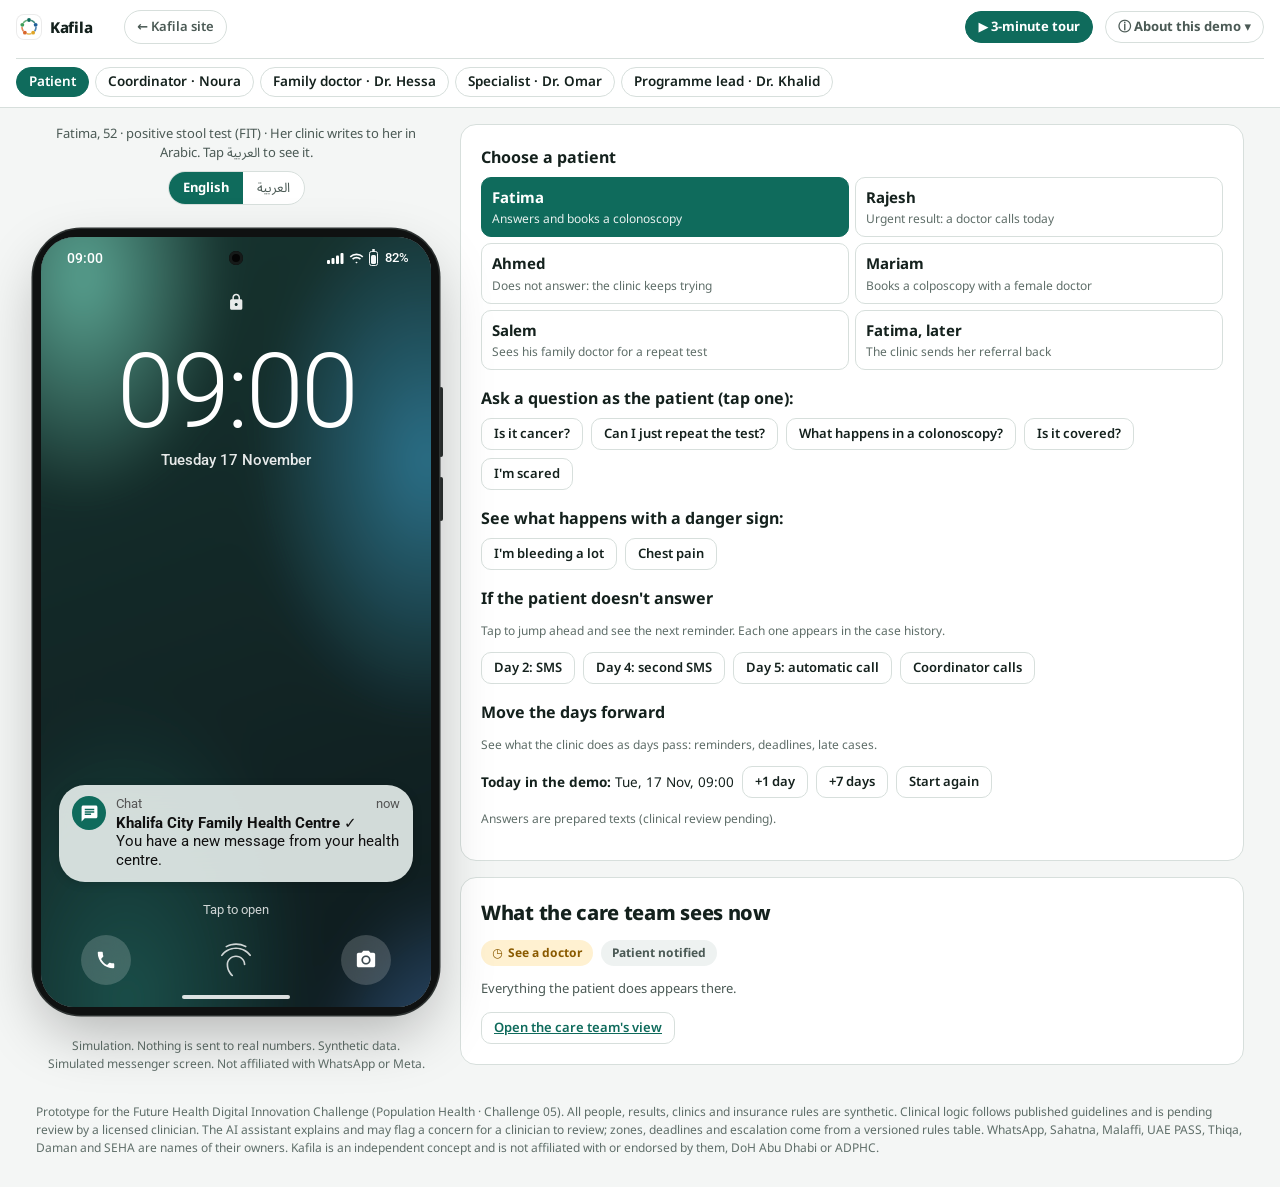
==== prototype/index.html @ e250dcb0 "Prototype v43: result goes straight to booking, quiz removed, tabs Result/Book/Chat/My case, link ba" ====
<!doctype html>
<html lang="en">
<head>
<meta charset="utf-8">
<meta name="viewport" content="width=device-width, initial-scale=1">
<title>Kafila</title>
<meta name="description" content="Kafila prototype: from an actionable screening result to documented care. Synthetic data only.">
<link rel="icon" href="img/kafila-favicon.svg" type="image/svg+xml">
<link rel="icon" href="img/kafila-favicon-32.png" sizes="32x32" type="image/png">
<link rel="apple-touch-icon" href="img/kafila-app-icon-180.png">
<link rel="manifest" href="manifest.webmanifest">
<link rel="preconnect" href="https://fonts.googleapis.com">
<link href="https://fonts.googleapis.com/css2?family=Inter:wght@400;600;700;800&family=Roboto:wght@300;400;500;700&family=Noto+Sans+Arabic:wght@400;600;700;800&display=swap" rel="stylesheet">
<link rel="stylesheet" href="css/app.css?v=43">
<link rel="stylesheet" href="css/tokens.css?v=43">
</head>
<body>
<header class="top">
  <div class="logo"><i><img src="img/kafila-mark.svg" alt=""></i>Kafila</div>
  <a class="site-link" href="../" title="Back to the Kafila site">← Kafila site</a>
  <span class="sp"></span>
  <span class="demo-pill">Prototype · synthetic data</span>
  <button id="tourBtn" class="demo-btn primary-btn" aria-pressed="false" title="Open the 3-minute tour">▶ 3-minute tour</button>
  <span class="pick-wrap"><button id="aboutBtn" class="demo-btn" title="How the demo works and the AI safety test" aria-haspopup="true" aria-expanded="false">ⓘ About<span class="hide-sm"> this demo</span> ▾</button></span>
  <nav id="people" class="people" aria-label="Whose screen"></nav>
</header>
<div class="ctrl" aria-label="Demo controls" hidden>
  <label for="role" hidden>Show the screen of</label>
  <select id="role" hidden>
    <option value="patient">Fatima's phone (patient)</option>
    <option value="coordinator">Noura · coordinator</option>
    <option value="gp">Dr. Hessa · family doctor</option>
    <option value="specialist">Dr. Omar · GI specialist</option>
    <option value="clinlead">Dr. Mona · clinical lead</option>
    <option value="lead">Dr. Khalid · programme lead</option>
  </select>
  <label for="lang" hidden>Patient language</label>
  <select id="lang" hidden aria-describedby="langHint" title="Changes the patient's phone screens. Staff screens stay in English."><option value="ar">العربية</option><option value="en">English</option></select>
  <span class="tiny" id="langHint" hidden>(patient phone only)</span>
  <span>Try it yourself: ask a question as the patient, see a danger sign, move days forward to see reminders and deadlines, or reset the demo. <b>Now:</b> <span class="clock" id="clock"></span></span>
  <button id="ff1">+1 day</button><button id="ff7">+7 days</button>
  <button id="reset" title="Start the demo again">Reset demo</button>
</div>
<main id="view"></main>
<p class="foot">Prototype for the Future Health Digital Innovation Challenge (Population Health · Challenge 05). All people, results, clinics and insurance rules are synthetic. Clinical logic follows published guidelines and is pending review by a licensed clinician. The AI assistant explains and may flag a concern for a clinician to review; zones, deadlines and escalation come from a versioned rules table. WhatsApp, Sahatna, Malaffi, UAE PASS, Thiqa, Daman and SEHA are names of their owners. Kafila is an independent concept and is not affiliated with or endorsed by them, DoH Abu Dhabi or ADPHC.</p>
<script src="js/config.js?v=43"></script>
<script src="js/rules.js?v=43"></script>
<script src="js/i18n.js?v=43"></script>
<script src="js/store.js?v=43"></script>
<script src="js/agent.js?v=43"></script>
<script src="js/patient.js?v=43"></script>
<script src="js/team.js?v=43"></script>
<script src="js/tour.js?v=43"></script>
<script src="js/app.js?v=43"></script>
</body>
</html>
---- prototype/css/app.css ----
/* ScreenPath. Card rules adapted from Sputnik 2.0 pravilo.md (radius 16, 1px border, no glow, 16 gap),
   light clinical palette instead of the space one. */
:root {
  --bg: #f4f6f5; --surface: #ffffff; --surface-2: #eef2f1; --line: #d7dfdc; --ink: #14211d; --ink-2: #4b5a55; --ink-3: #7a8883;
  --brand: #0f6b5c; --brand-ink: #ffffff; --brand-soft: #e2f1ed;
  --green: #1d7a46; --green-soft: #e3f3e8; --yellow: #8a5a00; --yellow-soft: #fff1d1; --red: #b42318; --red-soft: #fde7e4;
  --wa: #075e54; --wa-bubble: #dcf8c6; --wa-bg: #ece5dd;
  --radius: 16px; --gap: 16px;
  --font: "Inter", "Noto Sans Arabic", system-ui, -apple-system, "Segoe UI", sans-serif;
}
@media (prefers-color-scheme: dark) {
  :root:not([data-theme="light"]) {
    --bg: #0f1513; --surface: #17201d; --surface-2: #1e2925; --line: #2c3a35; --ink: #e8efec; --ink-2: #b2c0bb; --ink-3: #85948f;
    --brand: #3fb59d; --brand-ink: #06130f; --brand-soft: #173a32;
    --green: #5fd08c; --green-soft: #173827; --yellow: #f2c35a; --yellow-soft: #3a2e12; --red: #ff8a7a; --red-soft: #45201b;
    --wa: #0b8a77; --wa-bubble: #1f4d3f; --wa-bg: #0e1a17;
  }
}
:root[data-theme="dark"] {
  --bg: #0f1513; --surface: #17201d; --surface-2: #1e2925; --line: #2c3a35; --ink: #e8efec; --ink-2: #b2c0bb; --ink-3: #85948f;
  --brand: #3fb59d; --brand-ink: #06130f; --brand-soft: #173a32;
  --green: #5fd08c; --green-soft: #173827; --yellow: #f2c35a; --yellow-soft: #3a2e12; --red: #ff8a7a; --red-soft: #45201b;
  --wa: #0b8a77; --wa-bubble: #1f4d3f; --wa-bg: #0e1a17;
}
* { box-sizing: border-box; }
html, body { margin: 0; }
body { background: var(--bg); color: var(--ink); font: 15px/1.5 var(--font); -webkit-font-smoothing: antialiased; }
button, input, select, textarea { font: inherit; color: inherit; }
a { color: var(--brand); }
:focus-visible { outline: 3px solid var(--brand); outline-offset: 2px; border-radius: 6px; }

/* Top bar */
.top { position: sticky; top: 0; z-index: 20; display: flex; align-items: center; gap: 12px; padding: 10px 16px; background: var(--surface); border-bottom: 1px solid var(--line); flex-wrap: wrap; }
.logo { font-weight: 800; letter-spacing: -0.3px; display: flex; align-items: center; gap: 8px; margin-inline-end: 8px; }
.logo i { width: 26px; height: 26px; border-radius: 8px; background: #fff; display: inline-grid; place-items: center; box-shadow: inset 0 0 0 1px rgba(0,0,0,.08); }
.logo i img, .appicon img { width: 78%; height: 78%; display: block; }
.nav { display: flex; gap: 4px; flex-wrap: wrap; }
.nav a { padding: 6px 12px; border-radius: 999px; text-decoration: none; color: var(--ink-2); font-weight: 600; font-size: 14px; }
.nav a.on { background: var(--brand-soft); color: var(--brand); }
.top .sp { flex: 1; }
.demo-pill { font-size: 12px; color: var(--ink-3); border: 1px dashed var(--line); padding: 3px 8px; border-radius: 999px; }

/* Demo control bar */
.ctrl { display: flex; gap: 8px; align-items: center; flex-wrap: wrap; padding: 8px 16px; background: var(--surface-2); border-bottom: 1px solid var(--line); font-size: 13px; }
.ctrl label { color: var(--ink-3); }
.ctrl select, .ctrl button { height: 32px; border-radius: 8px; border: 1px solid var(--line); background: var(--surface); padding: 0 10px; cursor: pointer; }
.clock { font-variant-numeric: tabular-nums; font-weight: 700; }

main { max-width: 1240px; margin: 0 auto; padding: 16px; }
.cols { display: grid; grid-template-columns: 400px 1fr; gap: 24px; align-items: start; }
@media (max-width: 960px) { .cols { grid-template-columns: 1fr; } }

/* Cards */
.card { background: var(--surface); border: 1px solid var(--line); border-radius: var(--radius); padding: 20px; }
.card + .card { margin-top: var(--gap); }
.card h2 { font-size: 20px; font-weight: 800; margin: 0 0 12px; letter-spacing: -0.3px; }
.card h3 { font-size: 16px; font-weight: 700; margin: 16px 0 8px; }
.muted { color: var(--ink-2); }
.small { font-size: 13px; }
.tiny { font-size: 12px; color: var(--ink-3); }
.row { display: flex; gap: 8px; align-items: center; flex-wrap: wrap; }
.btn { height: 44px; padding: 0 16px; border-radius: 12px; border: 1px solid var(--line); background: var(--surface); cursor: pointer; font-weight: 600; display: inline-flex; align-items: center; gap: 8px; }
.btn.primary { background: var(--brand); color: var(--brand-ink); border-color: var(--brand); }
.btn.danger { background: var(--red); color: #fff; border-color: var(--red); }
.btn.sm { height: 34px; padding: 0 12px; border-radius: 10px; font-size: 13px; }
.btn[disabled] { opacity: .45; cursor: not-allowed; }
.chip { display: inline-flex; align-items: center; gap: 6px; padding: 3px 10px; border-radius: 999px; font-size: 12px; font-weight: 700; border: 1px solid transparent; white-space: nowrap; }
.z-green { background: var(--green-soft); color: var(--green); }
.z-yellow { background: var(--yellow-soft); color: var(--yellow); }
.z-red, .z-emergency { background: var(--red-soft); color: var(--red); }
.c-grey { background: var(--surface-2); color: var(--ink-2); }

/* Phone */
.phone { width: 380px; max-width: 100%; margin: 0 auto; border-radius: 36px; border: 10px solid #1b1f1e; background: var(--wa-bg); height: 760px; display: flex; flex-direction: column; overflow: hidden; position: relative; box-shadow: 0 10px 30px rgba(0,0,0,.12); }
.status { display: flex; justify-content: space-between; padding: 6px 18px 2px; font-size: 12px; font-weight: 600; background: var(--wa); color: #fff; }
.wa-head { background: var(--wa); color: #fff; display: flex; align-items: center; gap: 10px; padding: 8px 12px 10px; }
.wa-head .av { width: 36px; height: 36px; border-radius: 50%; background: #fff; color: var(--wa); display: grid; place-items: center; font-weight: 800; }
.wa-head b { display: block; font-size: 15px; }
.wa-head small { opacity: .85; font-size: 12px; }
.wa-body { flex: 1; overflow-y: auto; padding: 12px 10px; display: flex; flex-direction: column; gap: 8px; }
.wa-body > * { flex-shrink: 0; }
.bub { max-width: 86%; padding: 8px 10px 6px; border-radius: 10px; background: var(--surface); box-shadow: 0 1px 1px rgba(0,0,0,.08); align-self: flex-start; font-size: 14.5px; position: relative; }
.bub.me { align-self: flex-end; background: var(--wa-bubble); }
.bub .meta { display: flex; justify-content: flex-end; gap: 4px; font-size: 11px; color: var(--ink-3); margin-top: 2px; }
.bub .tick.read { color: #34b7f1; }
.bub .who { font-size: 11px; font-weight: 700; color: var(--brand); margin-bottom: 2px; }
.bub .ai-tag { font-size: 12px; color: var(--ink-3); margin-top: 4px; }
.bub .src { font-size: 11.5px; color: var(--ink-3); margin-top: 6px; border-top: 1px solid var(--line); padding-top: 4px; }
.bub .cmp { font-size: 12px; color: var(--ink-2); margin-top: 4px; }
.qr { display: flex; flex-wrap: wrap; gap: 6px; align-self: stretch; }
.qr button { flex: 1 1 auto; min-height: 38px; border-radius: 10px; border: 1px solid var(--line); background: var(--surface); color: var(--wa); font-weight: 700; cursor: pointer; padding: 6px 10px; font-size: 13.5px; }
.sys { align-self: center; font-size: 12px; background: var(--surface-2); color: var(--ink-2); padding: 4px 10px; border-radius: 8px; text-align: center; max-width: 92%; }
.wa-input { display: flex; gap: 6px; padding: 8px; background: var(--wa-bg); align-items: center; }
.wa-input input { flex: 1; height: 42px; border-radius: 21px; border: 1px solid var(--line); padding: 0 14px; background: var(--surface); min-width: 0; }
.wa-input button { width: 42px; height: 42px; border-radius: 50%; border: 0; background: var(--wa); color: #fff; cursor: pointer; flex: none; font-size: 16px; }
.wa-input button.rec { background: var(--red); }
.nurse-bar { display: flex; gap: 6px; padding: 6px 8px; background: var(--surface); border-top: 1px solid var(--line); }
.nurse-bar button { flex: 1; height: 34px; border-radius: 10px; border: 1px solid var(--line); background: var(--surface); font-size: 12.5px; font-weight: 700; cursor: pointer; color: var(--brand); }

/* Result card inside chat */
.rcard { background: var(--surface); border-radius: 12px; border: 1px solid var(--line); overflow: hidden; align-self: stretch; }
.rcard .band { padding: 10px 12px; font-weight: 800; display: flex; justify-content: space-between; align-items: center; gap: 8px; }
.rcard .in { padding: 10px 12px; font-size: 14px; }
.rcard ol { margin: 6px 0 0; padding-inline-start: 18px; }
.rcard li { margin: 3px 0; }
.rcard .when { font-weight: 700; }
.listen { border: 0; background: none; color: var(--brand); font-weight: 700; cursor: pointer; padding: 2px 0; font-size: 12.5px; }

/* Lock screen / SMS / Call overlays */
.overlay { position: absolute; inset: 0; z-index: 5; display: flex; flex-direction: column; }
.lock { background: linear-gradient(180deg, #23413a, #0d1b18); color: #fff; padding: 60px 14px 20px; }
.lock .time { text-align: center; font-size: 56px; font-weight: 300; }
.lock .date { text-align: center; opacity: .8; margin-bottom: 30px; }
.notif { background: rgba(255,255,255,.92); color: #111; border-radius: 16px; padding: 10px 12px; cursor: pointer; margin-bottom: 8px; text-align: start; border: 0; width: 100%; }
.notif .app { font-size: 12px; color: #555; display: flex; justify-content: space-between; }
.notif b { display: block; margin-top: 2px; }
.call { background: #101716; color: #fff; align-items: center; padding: 70px 20px 30px; text-align: center; }
.call .who { font-size: 24px; font-weight: 700; margin-top: 12px; }
.call .tr { margin-top: 24px; background: rgba(255,255,255,.08); border-radius: 12px; padding: 12px; font-size: 14px; text-align: start; max-height: 330px; overflow-y: auto; width: 100%; }
.call .btns { margin-top: auto; display: flex; gap: 40px; }
.call .btns button { width: 64px; height: 64px; border-radius: 50%; border: 0; font-size: 24px; color: #fff; cursor: pointer; }

/* Emergency */
.emerg { background: var(--red); color: #fff; padding: 40px 20px; align-items: center; text-align: center; justify-content: center; gap: 16px; }
.emerg h2 { font-size: 26px; margin: 0; }
.emerg .btn { color: var(--red); background: #fff; }
.emerg a { background: #fff; color: var(--red); font-weight: 800; font-size: 22px; padding: 14px 30px; border-radius: 999px; text-decoration: none; }

/* Team */
.tabs { display: flex; gap: 6px; flex-wrap: wrap; margin-bottom: 12px; }
.tabs button { height: 34px; border-radius: 999px; border: 1px solid var(--line); background: var(--surface); padding: 0 12px; cursor: pointer; font-weight: 600; font-size: 13px; }
.tabs button.on { background: var(--brand); color: var(--brand-ink); border-color: var(--brand); }
.tabs .n { opacity: .75; margin-inline-start: 4px; }
table { width: 100%; border-collapse: collapse; font-size: 14px; }
th { text-align: start; font-size: 12px; color: var(--ink-3); font-weight: 600; padding: 8px; border-bottom: 1px solid var(--line); }
td { padding: 10px 8px; border-bottom: 1px solid var(--line); vertical-align: middle; }
tr.click { cursor: pointer; }
tr.click:hover td { background: var(--surface-2); }
.tbl-wrap { overflow-x: auto; }
.sla { font-variant-numeric: tabular-nums; font-weight: 700; }
.sla.late { color: var(--red); }
.timeline { list-style: none; margin: 0; padding: 0; }
.timeline li { display: grid; grid-template-columns: 28px 1fr; gap: 10px; padding-bottom: 14px; position: relative; }
.timeline li::before { content: ""; position: absolute; inset-inline-start: 13px; top: 26px; bottom: 0; width: 2px; background: var(--line); }
.timeline li:last-child::before { display: none; }
.dot { width: 28px; height: 28px; border-radius: 50%; display: grid; place-items: center; font-size: 13px; font-weight: 800; border: 2px solid var(--line); background: var(--surface); }
.dot.done { background: var(--brand); border-color: var(--brand); color: var(--brand-ink); }
.dot.now { border-color: var(--brand); color: var(--brand); }
.dot.late { border-color: var(--red); color: var(--red); }
.kv { display: grid; grid-template-columns: 140px 1fr; gap: 6px 12px; font-size: 14px; }
.kv dt { color: var(--ink-3); }
.kv dd { margin: 0; }
.log { font-size: 12.5px; max-height: 260px; overflow-y: auto; }
.log div { padding: 4px 0; border-bottom: 1px dashed var(--line); }
.grid2 { display: grid; grid-template-columns: 1fr 1fr; gap: var(--gap); }
.grid4 { display: grid; grid-template-columns: repeat(4, 1fr); gap: var(--gap); }
@media (max-width: 860px) { .grid2, .grid4 { grid-template-columns: 1fr 1fr; } }
@media (max-width: 520px) { .grid2, .grid4 { grid-template-columns: 1fr; } .kv { grid-template-columns: 1fr; } }
.stat b { display: block; font-size: 28px; font-weight: 800; letter-spacing: -0.5px; font-variant-numeric: tabular-nums; }
.bar { display: grid; grid-template-columns: 150px 1fr 48px; gap: 8px; align-items: center; font-size: 13px; margin: 6px 0; }
.bar .tr, .bar .fl { display: block; }
.bar .tr { height: 14px; background: var(--surface-2); border-radius: 7px; overflow: hidden; }
.bar .fl { height: 100%; background: var(--brand); border-radius: 7px; }
.bar .num { text-align: end; font-variant-numeric: tabular-nums; }
.modal-bg { position: fixed; inset: 0; background: rgba(0,0,0,.45); display: grid; place-items: center; z-index: 50; padding: 16px; }
.modal { background: var(--surface); border-radius: var(--radius); padding: 20px; width: 460px; max-width: 100%; border: 1px solid var(--line); }
.modal label { display: block; font-size: 13px; color: var(--ink-2); margin: 10px 0 4px; }
.modal select, .modal input, .modal textarea { width: 100%; min-height: 40px; border-radius: 10px; border: 1px solid var(--line); background: var(--surface); padding: 6px 10px; }
.foot { max-width: 1240px; margin: 8px auto 30px; padding: 0 16px; font-size: 12px; color: var(--ink-3); }
.toast { position: fixed; bottom: 20px; inset-inline-start: 50%; transform: translateX(-50%); background: var(--ink); color: var(--bg); padding: 10px 16px; border-radius: 10px; z-index: 60; font-size: 14px; }
[dir="rtl"] .toast { transform: translateX(50%); }
@media (prefers-reduced-motion: no-preference) { .bub, .rcard { animation: in .18s ease-out; } @keyframes in { from { opacity: 0; transform: translateY(4px); } to { opacity: 1; transform: none; } } }
.grid2 > .card, .grid4 > .card { margin-top: 0; }

/* App-style patient screens (design thread mockups §9) */
.phone.app { background: var(--bg); }
.sb-light { display: flex; justify-content: space-between; padding: 6px 18px 2px; font-size: 11px; font-weight: 700; background: var(--surface); color: var(--ink); }
.ah { display: flex; justify-content: space-between; align-items: center; gap: 8px; padding: 6px 14px 10px; background: var(--surface); border-bottom: 1px solid var(--line); }
.ah b { font-size: 19px; display: block; line-height: 1.2; }
.ah-act { display: flex; gap: 4px; flex: none; }
.pill-n, .pill-e { font-size: 11.5px; font-weight: 700; padding: 6px 10px; border-radius: 999px; white-space: nowrap; border: 0; cursor: pointer; min-height: 32px; }
.pill-n { background: var(--brand-soft); color: var(--brand); }
.pill-e { background: var(--red-soft); color: var(--red); }
.ascroll { flex: 1; overflow-y: auto; padding: 12px; display: flex; flex-direction: column; gap: 10px; }
.ascroll > * { flex-shrink: 0; }
.acard { background: var(--surface); border: 1px solid var(--line); border-radius: 16px; padding: 12px; }
.hero { border-radius: 18px; padding: 14px; display: flex; gap: 12px; align-items: flex-start; }
.hero b { font-size: 21px; display: block; line-height: 1.25; }
.hero .hic { width: 44px; height: 44px; border-radius: 50%; display: grid; place-items: center; font-weight: 800; font-size: 22px; flex: none; color: #fff; }
.hero.z-yellow .hic { background: var(--yellow); } .hero.z-green .hic { background: var(--green); } .hero.z-red .hic { background: var(--red); }
.why-row { margin-top: 6px; font-size: 13px; background: var(--surface-2); border-radius: 8px; padding: 6px 8px; }
.steps { list-style: none; margin: 6px 0 0; padding: 0; }
.steps li { display: grid; grid-template-columns: 26px 1fr; gap: 8px; align-items: start; padding: 5px 0; font-size: 14.5px; }
.steps li > .when { grid-column: 2; margin-top: -4px; }
.steps li > span:empty { display: none; }
.steps .d { margin-top: 1px; width: 24px; height: 24px; border-radius: 50%; border: 2px solid var(--line); display: grid; place-items: center; font-size: 12px; font-weight: 800; }
.steps .d.on { border-color: var(--brand); color: var(--brand); }
.steps .when { font-size: 12.5px; font-weight: 700; color: var(--ink-2); }
.btn.block { width: 100%; justify-content: center; }
.tabbar { display: grid; grid-template-columns: repeat(4, 1fr); background: var(--surface); border-top: 1px solid var(--line); padding: 6px 4px 10px; }
.tabbar button { display: flex; flex-direction: column; align-items: center; gap: 2px; font-size: 11.5px; font-weight: 700; color: var(--ink-3); min-height: 48px; justify-content: center; border-radius: 12px; border: 0; background: none; cursor: pointer; }
.tabbar button i { font-style: normal; font-size: 19px; }
.tabbar button.on { color: var(--brand); background: var(--brand-soft); }
.scrim { position: absolute; inset: 0; background: rgba(0,0,0,.35); z-index: 3; }
.sheet { position: absolute; left: 0; right: 0; bottom: 0; z-index: 4; background: var(--surface); border-radius: 20px 20px 0 0; padding: 10px 16px 16px; box-shadow: 0 -6px 20px rgba(0,0,0,.12); }
.grab { width: 40px; height: 5px; border-radius: 3px; background: var(--line); margin: 0 auto 10px; }
.appicon { width: 56px; height: 56px; border-radius: 14px; background: #fff; box-shadow: 0 1px 4px rgba(0,0,0,.18); display: grid; place-items: center; font-weight: 800; font-size: 20px; margin: 0 auto 8px; }
.linkcard { display: flex; gap: 10px; align-items: center; background: var(--surface-2); border-radius: 8px; padding: 8px; margin-top: 8px; border: 0; width: 100%; text-align: start; cursor: pointer; }
.lc-ic { width: 40px; height: 40px; border-radius: 10px; background: #fff; overflow: hidden; display: grid; place-items: center; font-weight: 800; flex: none; }
.faces { display: flex; gap: 10px; margin-top: 8px; }
.faces button { flex: 1; min-height: 48px; border: 1px solid var(--line); border-radius: 12px; display: grid; place-items: center; font-size: 22px; background: var(--surface); cursor: pointer; }
.faces button.on { border: 2px solid var(--brand); background: var(--brand-soft); }
.otps { display: flex; gap: 8px; justify-content: center; direction: ltr; }
.otp { width: 44px; height: 52px; border: 2px solid var(--line); border-radius: 10px; display: grid; place-items: center; font-size: 22px; font-weight: 800; }
.track { display: flex; gap: 4px; } .track span { flex: 1; height: 8px; border-radius: 4px; background: var(--surface-2); } .track .on { background: var(--brand); } .track .cur { background: var(--brand); opacity: .45; }
.consent { display: flex; gap: 10px; align-items: flex-start; font-size: 14px; }
.consent input { width: 22px; height: 22px; flex: none; margin-top: 2px; accent-color: var(--brand); }
.chatlist { display: flex; flex-direction: column; gap: 8px; }

/* QA run 1 fixes */
@media (min-width: 521px) { .grid2.wide-l { grid-template-columns: 1.2fr 1fr; } }
.bub .listen { min-width: 36px; min-height: 36px; display: inline-grid; place-items: center; }
button.chip { min-height: 40px; padding-inline: 12px; }
.qr button { min-height: 44px; }
.ah .tiny { display: block; }
.grid2 > *, .grid4 > * { min-width: 0; }
.kv dd { overflow-wrap: anywhere; }
.card .row .chip { white-space: normal; }
div.sla, dd.sla { white-space: normal; }
.hero .why-row b, .hero .small b { font-size: inherit; display: inline; }

/* ===== Realistic phone (17 Nov, Anna: "как реальный телефон") ===== */
.phone.real { width: 390px; height: 800px; border: 0; border-radius: 56px; padding: 0; background: #000; position: relative; overflow: visible;
  box-shadow: 0 0 0 11px #121414, 0 0 0 13px #3a3f3e, 0 24px 60px rgba(0,0,0,.28); margin: 22px auto 30px; }
.phone.real > .screen, .phone.real > .overlay { border-radius: 48px; }
.phone.real .screen { position: absolute; inset: 0; overflow: hidden; display: flex; flex-direction: column; padding-top: 50px; background: var(--bg); }
.phone.real.scr-wa .screen { background: var(--wa-bg); }
.phone.real.scr-wa .wa-head { margin-top: -50px; padding-top: 56px; }
.phone.real.scr-app .screen, .phone.real.scr-signin .screen { background: var(--surface); }
.phone.real.scr-app .ascroll { background: var(--bg); }
.phone.real.scr-lock .screen { padding-top: 0; }
.phone.real .overlay { overflow: hidden; }
.btn-side { position: absolute; width: 4px; background: #2b302f; border-radius: 2px; z-index: -1; }
.btn-side.b1 { left: -15px; top: 120px; height: 30px; } .btn-side.b2 { left: -15px; top: 175px; height: 58px; }
.btn-side.b3 { left: -15px; top: 245px; height: 58px; } .btn-side.b4 { right: -15px; top: 200px; height: 90px; }
.island { position: absolute; top: 11px; left: 50%; transform: translateX(-50%); width: 118px; height: 34px; background: #000; border-radius: 20px; z-index: 9; }
.sbar { position: absolute; top: 0; left: 0; right: 0; height: 50px; display: flex; justify-content: space-between; align-items: center; padding: 6px 32px 0 40px; z-index: 8; font: 600 15px/1 -apple-system, "SF Pro Text", "Noto Sans", system-ui, sans-serif; pointer-events: none; }
.sbar.light { color: #fff; } .sbar.dark { color: #111; }
.sbar .sb-ic { display: flex; gap: 5px; align-items: center; } .sbar svg { fill: currentColor; }
.batt { width: 25px; height: 12px; border: 1.5px solid currentColor; border-radius: 4px; padding: 1.5px; position: relative; opacity: .95; display: inline-block; }
.batt::after { content: ""; position: absolute; right: -4px; top: 3px; width: 2px; height: 4px; background: currentColor; border-radius: 1px; }
.batt i { display: block; height: 100%; width: 78%; background: currentColor; border-radius: 1.5px; }
.homebar { position: absolute; bottom: 8px; left: 50%; transform: translateX(-50%); width: 134px; height: 5px; border-radius: 3px; z-index: 9; pointer-events: none; }
.homebar.light { background: rgba(255,255,255,.85); } .homebar.dark { background: #111; }
.phone.real .tabbar { padding-bottom: 24px; }
.phone.real .wa-input { padding-bottom: 26px; }
.phone.real.scr-app .wa-input { padding-bottom: 8px; }
.phone.real .sheet { padding-bottom: 30px; border-radius: 22px 22px 48px 48px; }
.urlbar { margin: 0 auto 4px; font-size: 12px; color: var(--ink-3); background: var(--surface-2); border-radius: 10px; padding: 4px 12px; }
.wa-back { font-size: 28px; line-height: 1; margin-inline-end: -4px; opacity: .9; }
[dir="rtl"] .wa-back { transform: scaleX(-1); }

/* Lock screen */
.lockscr { position: absolute; inset: 0; color: #fff; display: flex; flex-direction: column; align-items: stretch; padding: 58px 14px 26px; text-align: center;
  background: radial-gradient(120% 70% at 20% 10%, #3d6b60 0%, transparent 60%), radial-gradient(90% 60% at 90% 90%, #1f4f63 0%, transparent 60%), linear-gradient(180deg, #1c3a34, #0b1614); }
.lockscr .lk-pad { font-size: 15px; opacity: .85; }
.lockscr .date { font-size: 18px; font-weight: 600; opacity: .9; margin-top: 4px; }
.lockscr .time { font-size: 86px; font-weight: 600; letter-spacing: -2px; line-height: 1; margin: 2px 0 26px; font-variant-numeric: tabular-nums; }
.lockscr .notif { display: flex; gap: 10px; align-items: flex-start; background: rgba(245,245,245,.78); backdrop-filter: blur(18px); -webkit-backdrop-filter: blur(18px); color: #111; border-radius: 20px; padding: 11px 13px; font-size: 14.5px; line-height: 1.3; }
.n-ic { width: 38px; height: 38px; border-radius: 9px; background: #25d366; display: grid; place-items: center; font-size: 19px; flex: none; color: #fff; }
.n-ic.sms { background: #34c759; font-size: 20px; }
.n-body { flex: 1; text-align: start; } .n-body .app { display: flex; justify-content: space-between; font-size: 12.5px; color: #555; }
.n-body b { display: block; font-size: 15px; margin-top: 1px; }
.lk-hint { margin-top: 10px; font-size: 13px; opacity: .8; } .lk-note { font-size: 11px; opacity: .55; margin-top: 2px; }
.lk-bottom { margin-top: auto; display: flex; justify-content: space-between; padding: 0 30px 6px; }
.lk-bottom span { width: 50px; height: 50px; border-radius: 50%; background: rgba(255,255,255,.18); backdrop-filter: blur(10px); display: grid; place-items: center; font-size: 20px; }

/* Incoming call */
.phone.real .call { background: linear-gradient(180deg, #3b4a47, #121817); padding: 80px 24px 50px; }
.call .c-sub { opacity: .75; font-size: 15px; } .call .who { font-size: 28px; font-weight: 600; margin-top: 4px; }
.call .c-av { width: 86px; height: 86px; border-radius: 50%; background: rgba(255,255,255,.15); display: grid; place-items: center; font-size: 36px; margin: 22px auto 0; }
.call .btns { gap: 90px; } .call .btns span { display: flex; flex-direction: column; align-items: center; gap: 8px; font-size: 13px; }
.call .btns button { width: 72px; height: 72px; } .c-end { background: #ff3b30; } .c-ok { background: #34c759; }

/* Motion */
@keyframes scrIn { from { opacity: 0; transform: scale(.97); } to { opacity: 1; transform: none; } }
@keyframes slideIn { from { opacity: 0; transform: translateY(-30px); } to { opacity: 1; transform: none; } }
@keyframes popIn { from { opacity: 0; transform: translateY(16px); } to { opacity: 1; transform: none; } }
@keyframes fadeIn { from { opacity: 0; } to { opacity: 1; } }
@keyframes sheetUp { from { transform: translateY(100%); } to { transform: none; } }
.screen.enter { animation: scrIn .32s ease-out; }
.notif.slide-in { animation: slideIn .45s cubic-bezier(.2,.9,.3,1.2) .15s both; }
.overlay.pop { animation: popIn .3s ease-out; }
.ascroll.fade { animation: fadeIn .2s ease-out; }
.phone.real .sheet { animation: sheetUp .28s ease-out; }
@media (prefers-reduced-motion: reduce) { .screen.enter, .notif.slide-in, .overlay.pop, .ascroll.fade, .phone.real .sheet { animation: none; } }
@media (max-width: 440px) { .phone.real { width: calc(100vw - 40px); height: 760px; } }

/* ===== Android look (Anna: "андроид") — overrides the generic phone above ===== */
.phone.real { border-radius: 40px; box-shadow: 0 0 0 8px #0f1111, 0 0 0 9.5px #2e3332, 0 24px 60px rgba(0,0,0,.28); }
.phone.real > .screen, .phone.real > .overlay { border-radius: 34px; }
.island { display: none; }
.punch { position: absolute; top: 14px; left: 50%; transform: translateX(-50%); width: 14px; height: 14px; border-radius: 50%; background: #050505; box-shadow: inset 0 0 0 3px #161a19; z-index: 9; }
.btn-side.b1 { left: auto; right: -12px; top: 150px; height: 70px; } .btn-side.b2 { left: auto; right: -12px; top: 240px; height: 44px; }
.sbar { height: 40px; padding: 4px 22px 0 26px; font: 500 13.5px/1 Roboto, "Noto Sans", system-ui, sans-serif; }
.sbar .pct { font-size: 12.5px; margin-inline-start: 2px; }
.batt { width: 9px; height: 15px; border-radius: 2.5px; padding: 1px; display: inline-flex; align-items: flex-end; }
.batt::after { right: auto; left: 2px; top: -3.5px; width: 3px; height: 2px; }
.batt i { width: 100%; height: 80%; }
.phone.real .screen { padding-top: 40px; }
.phone.real.scr-wa .wa-head { margin-top: -40px; padding-top: 46px; }
.homebar { width: 108px; height: 4px; bottom: 7px; }
.phone.real .tabbar { padding-bottom: 20px; }
.phone.real .sheet { border-radius: 28px 28px 34px 34px; }
/* Android lock screen: big two-line clock, Material notification card */
.lockscr { text-align: start; padding: 54px 18px 22px; }
.lockscr .date { font-size: 15px; font-weight: 500; margin: 0; order: 2; }
.lockscr .time { order: 1; font-size: 96px; font-weight: 400; letter-spacing: -1px; margin: 18px 0 4px; font-family: Roboto, "Noto Sans", system-ui, sans-serif; }
.lockscr .notif { order: 3; margin-top: auto; border-radius: 26px; background: rgba(240,244,243,.92); }
.lockscr .lk-hint { order: 4; text-align: center; }
.lockscr .lk-bottom { order: 5; margin-top: 14px; align-items: center; padding: 0 22px; }
.lk-bottom .lk-fp { width: 44px; height: 44px; border-radius: 50%; background: transparent; border: 2px solid rgba(255,255,255,.55); backdrop-filter: none; }
.n-ic { border-radius: 50%; width: 34px; height: 34px; font-size: 16px; }
[dir="rtl"] .lockscr { text-align: start; }
/* Android incoming call */
.phone.real .call { background: linear-gradient(180deg, #24443d, #0f1a18); }
.call .btns { gap: 110px; }

/* Real-system look: demo controls hidden until "⚙ Demo" is pressed */
.demo-btn { height: 32px; border-radius: 999px; border: 1px solid var(--line); background: var(--surface); padding: 0 12px; font-weight: 700; font-size: 13px; cursor: pointer; color: var(--ink-2); }
.demo-btn[aria-pressed="true"] { background: var(--brand-soft); color: var(--brand); border-color: var(--brand); box-shadow: inset 0 0 0 1px var(--brand); }
body:not(.demo-on) .ctrl, body:not(.demo-on) .demo-side { display: none; }
body:not(.demo-on) .pcols { grid-template-columns: 1fr; }
.stage { display: flex; flex-direction: column; align-items: center; }
body:not(.demo-on) .stage { padding: 10px 0 0; background: radial-gradient(60% 50% at 50% 40%, var(--brand-soft), transparent 70%); border-radius: 24px; }
.sim-note { font-size: 12px; color: var(--ink-3); text-align: center; margin: 0 0 6px; }
.phone.real { height: min(800px, max(640px, calc(100vh - 130px))); }
/* Design review 17 Nov 14:19: neutral chat icon in our teal; clock centred in both languages */
.n-ic { background: var(--brand); }
.n-ic.sms { background: #5f6b69; }
.lockscr .time, .lockscr .date { text-align: center; }

/* ===== Hyperrealism pass (Anna: "гиперреализм"): Roboto, Material icons, Android wallpaper ===== */
.phone.real { font-family: Roboto, "Noto Sans Arabic", "Noto Sans", system-ui, sans-serif; }
.phone.real[lang="ar"] { font-family: "Noto Sans Arabic", Roboto, system-ui, sans-serif; }
.ic { width: 1.15em; height: 1.15em; fill: currentColor; vertical-align: -0.2em; flex: none; }
.lockscr { overflow: hidden; background: #0e1c22; }
.lockscr > * { position: relative; z-index: 1; }
.lockscr .wall { position: absolute; inset: -20%; z-index: 0;
  background:
    radial-gradient(38% 30% at 22% 18%, #5fa392 0%, transparent 70%),
    radial-gradient(45% 35% at 85% 35%, #2f6f86 0%, transparent 70%),
    radial-gradient(50% 40% at 30% 85%, #1c4d48 0%, transparent 70%),
    radial-gradient(40% 30% at 90% 95%, #3a5f8c 0%, transparent 70%),
    linear-gradient(160deg, #183530, #0b1418);
  filter: blur(18px) saturate(1.1); }
.lockscr .wall::after { content: ""; position: absolute; inset: 0; opacity: .08; background-image: radial-gradient(#fff 0.6px, transparent 0.6px); background-size: 3px 3px; }
.lk-lock { text-align: center; opacity: .9; font-size: 16px; margin-bottom: 6px; }
.lockscr .time { font-weight: 300; font-size: 104px; letter-spacing: -3px; }
.lockscr .notif { background: rgba(232,240,238,.9); box-shadow: 0 2px 10px rgba(0,0,0,.15); }
.n-ic { color: #fff; } .n-ic .ic { width: 19px; height: 19px; vertical-align: 0; }
.n-body .app { text-transform: none; letter-spacing: .1px; }
.lk-bottom span { color: #fff; } .lk-bottom .ic { width: 22px; height: 22px; vertical-align: 0; }
.lk-bottom .lk-fp { border: 0; background: none; } .lk-bottom .lk-fp .ic { width: 40px; height: 40px; opacity: .8; }
.wa-back .ic { width: 22px; height: 22px; vertical-align: -4px; } [dir="rtl"] .wa-back { transform: scaleX(-1); }
.wa-head .av .ic { width: 22px; height: 22px; vertical-align: -4px; color: var(--wa); }
.urlbar .ic { width: 12px; height: 12px; vertical-align: -1px; }
.tabbar button i .ic { width: 24px; height: 24px; vertical-align: 0; }
.tabbar button.on i { background: var(--brand-soft); border-radius: 16px; padding: 2px 18px; }
.tabbar button.on { background: none; }
.pill-n .ic, .pill-e .ic { width: 15px; height: 15px; margin-inline-end: 4px; vertical-align: -3px; }
.wa-input button .ic { width: 20px; height: 20px; vertical-align: 0; }
[dir="rtl"] .wa-input button[type=submit] .ic { transform: scaleX(-1); }
.call .c-av .ic { width: 40px; height: 40px; vertical-align: 0; }
.call .btns button .ic { width: 30px; height: 30px; vertical-align: 0; }
.emerg a .ic { vertical-align: -3px; }

/* Browser chrome: the link opens our web app in the phone's browser (not inside the messenger) */
.chrome { position: relative; display: flex; align-items: center; gap: 8px; padding: 6px 10px 8px; background: var(--surface); border-bottom: 1px solid var(--line); font: 400 14px Roboto, system-ui, sans-serif; color: var(--ink); }
.ch-url { flex: 1; background: var(--surface-2); border-radius: 18px; padding: 7px 12px; font-size: 14px; color: var(--ink-2); white-space: nowrap; overflow: hidden; text-overflow: ellipsis; }
.ch-home { color: var(--ink-3); } .ch-home .ic { width: 15px; height: 15px; }
.ch-tabs { width: 20px; height: 20px; border: 2px solid var(--ink-2); border-radius: 5px; font-size: 11px; font-weight: 700; display: grid; place-items: center; }
.ch-more { font-size: 18px; color: var(--ink-2); }
.ch-prog { position: absolute; left: 0; bottom: -1px; height: 3px; background: var(--brand); animation: prog 1.1s ease-out forwards; }
@keyframes prog { from { width: 5%; } to { width: 100%; } }
.splash { flex: 1; display: flex; flex-direction: column; align-items: center; justify-content: center; gap: 6px; }
.splash b { font-size: 22px; }
/* Home screen with the installed ScreenPath icon */
.homescr { padding: 70px 18px 34px; }
.hs-clock { text-align: center; } .hs-clock b { display: block; font: 300 64px/1 Roboto, system-ui, sans-serif; } .hs-clock span { opacity: .85; font-size: 14px; }
.hs-grid { margin-top: 40px; display: grid; grid-template-columns: repeat(4, 1fr); gap: 12px; }
.hs-dock { margin-top: auto; display: grid; grid-template-columns: repeat(4, 1fr); gap: 12px; padding: 12px 6px; border-radius: 28px; background: rgba(255,255,255,.12); backdrop-filter: blur(12px); }
.hs-app { background: none; border: 0; color: #fff; display: flex; flex-direction: column; align-items: center; gap: 6px; font: 400 12px Roboto, "Noto Sans Arabic", system-ui, sans-serif; cursor: pointer; padding: 0; }
.hs-app[disabled] { cursor: default; }
.hs-ic { width: 54px; height: 54px; border-radius: 50%; display: grid; place-items: center; color: #fff; position: relative; box-shadow: 0 2px 6px rgba(0,0,0,.25); }
.hs-ic .ic { width: 26px; height: 26px; vertical-align: 0; }
.hs-ic.sp { background: #fff; border-radius: 16px; }
.lc-ic img, .hs-ic.sp img { width: 100%; height: 100%; display: block; border-radius: inherit; }
.about-logo { display: block; width: 210px; height: 90px; margin-bottom: 8px; }
.about-logo svg { display: block; }
.hs-ic .badge { position: absolute; top: -3px; right: -3px; min-width: 18px; height: 18px; border-radius: 9px; background: #d93025; font: 700 11px/18px Roboto, sans-serif; font-style: normal; text-align: center; }
button.homebar { border: 0; cursor: pointer; padding: 0; }
button.homebar::before { content: ""; position: absolute; inset: -10px -20px; }
/* Care team: role stays visible as "signed in as" even with demo controls hidden (BUG-21) */
/* "Show the screen of": header chip + menu; patient language only on the phone */
body:not([data-r="patient"]) .ctrl .pt-only { display: none; }
.scr-wrap { position: relative; }
.scr-chip { max-width: 220px; overflow: hidden; text-overflow: ellipsis; white-space: nowrap; }
.scr-menu { position: absolute; top: calc(100% + 6px); inset-inline-end: 0; z-index: 60; min-width: 240px; background: var(--surface); border: 1px solid var(--line); border-radius: 12px; box-shadow: 0 8px 24px rgba(0,0,0,.14); padding: 6px; display: flex; flex-direction: column; }
.scr-menu[hidden] { display: none; }
.scr-menu button { text-align: start; background: none; border: 0; border-radius: 8px; padding: 9px 10px; font: inherit; font-size: 14px; color: var(--ink); cursor: pointer; min-height: 40px; }
.scr-menu button:hover, .scr-menu button:focus-visible { background: var(--surface-2); }
.scr-menu button[aria-checked="true"] { font-weight: 700; color: var(--brand); }
.scr-banner { display: flex; align-items: center; gap: 12px; justify-content: space-between; background: var(--brand-soft); color: var(--ink); border: 1px solid var(--brand); border-radius: 12px; padding: 8px 8px 8px 14px; margin: 0 0 12px; font-size: 14px; }
/* Launcher (design review 14:24) */
.hs-widget { text-align: start; padding: 0 6px; } .hs-widget b { display: block; font: 400 44px/1.1 Roboto, system-ui, sans-serif; } .hs-widget span { font-size: 13.5px; opacity: .9; }
.hs-grid { margin-top: 28px; row-gap: 18px; }
.hs-app span:last-child { max-width: 72px; white-space: nowrap; overflow: hidden; text-overflow: ellipsis; text-shadow: 0 1px 2px rgba(0,0,0,.4); }
.btn[disabled] { opacity: .45; cursor: not-allowed; }
/* Phone is always light (same for every judge, whatever the OS theme); clinic portal keeps dark mode */
.phone.real {
  --bg: #f4f6f5; --surface: #ffffff; --surface-2: #eef2f1; --line: #d7dfdc; --ink: #14211d; --ink-2: #4b5a55; --ink-3: #7a8883;
  --brand: #0f6b5c; --brand-ink: #ffffff; --brand-soft: #e2f1ed;
  --green: #17663a; --green-soft: #e3f3e8; --yellow: #8a5a00; --yellow-soft: #fff1d1; --red: #b42318; --red-soft: #fde7e4;
  --wa: #075e54; --wa-bubble: #dcf8c6; --wa-bg: #ece5dd; color: var(--ink); color-scheme: light;
}
/* No desktop scrollbars inside the phone */
.phone.real * { scrollbar-width: none; }
.phone.real *::-webkit-scrollbar { display: none; }
/* BUG-22: home gesture bar must be tappable above the tab bar / input */
button.homebar { z-index: 12; bottom: 0; width: 160px; height: 26px; background: transparent !important; }
button.homebar::before { inset: 0; }
button.homebar::after { content: ""; position: absolute; left: 26px; right: 26px; bottom: 8px; height: 4px; border-radius: 3px; background: #111; }
button.homebar.light::after { background: rgba(255,255,255,.85); }
.phone.real.scr-app .tabbar, .phone.real.scr-wa .wa-input { padding-bottom: 28px; }
button.homebar { pointer-events: auto; }
/* UX audit 14:27 */
.phone .pill-n, .phone .pill-e { min-height: 44px; padding: 8px 12px; }
.ok-tag { font-size: 12px; color: var(--green); font-weight: 600; }
.bub .listen.lbl { display: inline-flex; align-items: center; min-height: 44px; min-width: 0; padding: 0 2px; margin-top: 2px; font-size: 13px; }
details.srcs { margin-top: 8px; } details.srcs summary { cursor: pointer; font-size: 13px; color: var(--brand); font-weight: 600; min-height: 32px; display: flex; align-items: center; }
.phone .consent { min-height: 44px; cursor: pointer; padding: 6px 0; }
.phone .wa-input input { height: 44px; } .phone .wa-input button { width: 44px; height: 44px; }
.booked-banner { border-color: var(--green); background: var(--green-soft); }
/* BA walkthrough fixes */
.hero .lead { font-weight: 700; font-size: 17px; margin-top: 4px; }
.hero .cmpline { margin-top: 4px; }
.greybox { margin-top: 10px; background: var(--surface-2); border-radius: 10px; padding: 8px 10px; font-size: 14px; color: var(--ink-2); }
.hint { font-size: 13px; color: var(--ink-2); margin-top: -4px; }
.slot.nofit { border-style: dashed; }
.call .keys { display: flex; gap: 14px; justify-content: center; margin-top: 16px; }
.call .keys button { width: 76px; height: 64px; border-radius: 18px; border: 0; background: rgba(255,255,255,.14); color: #fff; display: flex; flex-direction: column; align-items: center; justify-content: center; cursor: pointer; }
.call .keys b { font-size: 22px; font-weight: 400; } .call .keys small { font-size: 10.5px; opacity: .8; }
.call .keys .tgl[aria-pressed="true"] { background: #fff; color: #111; }
/* Narrow real phones: show the patient app full screen, no frame, no site menu (BA #14) */
@media (max-width: 500px) {
  body:not(.demo-on)[data-r="patient"] .top .nav, body:not(.demo-on)[data-r="patient"] .foot, body:not(.demo-on)[data-r="patient"] .demo-pill { display: none; }
  body:not(.demo-on)[data-r="patient"] main { padding: 0; max-width: none; }
  body:not(.demo-on)[data-r="patient"] .stage { padding: 0; background: none; border-radius: 0; }
  body:not(.demo-on)[data-r="patient"] .phone.real { width: 100vw; height: calc(100dvh - 56px); margin: 0; border-radius: 0; box-shadow: none; }
  body:not(.demo-on)[data-r="patient"] .phone.real > .screen, body:not(.demo-on)[data-r="patient"] .phone.real > .overlay { border-radius: 0; }
  body:not(.demo-on)[data-r="patient"] .phone.real .sbar, body:not(.demo-on)[data-r="patient"] .phone.real .punch, body:not(.demo-on)[data-r="patient"] .phone.real .btn-side { display: none; }
  body:not(.demo-on)[data-r="patient"] .phone.real .screen { padding-top: 0; }
  body:not(.demo-on)[data-r="patient"] .phone.real.scr-wa .wa-head { margin-top: 0; padding-top: 8px; }
  body:not(.demo-on)[data-r="patient"] .sim-note { margin: 4px 0; }
}
/* Calm urgent card: only the zone word is red */
.hero.calm, .hero.calm .lead, .hero.calm .cmpline { color: var(--ink); }
.hero.calm > div > b { color: var(--red); }
/* 998 pill (Anna, "calm but visible"): outline on green/yellow, solid red on red zone */
.phone .pill-e { background: #fff; border: 1.5px solid var(--red); color: var(--red); }
.phone .pill-e.solid { background: var(--red); color: #fff; }

/* Design re-check 17 Nov: trust labels 12px, booking filter chips 44px tall. */
.phone .bub .ok-tag, .phone .bub .ai-tag { font-size: 12px; }
.phone [data-act="filter"].chip { min-height: 44px; display: inline-flex; align-items: center; }
.phone .greybox .btn.danger { min-height: 44px; }
.phone .greybox ul.sym { margin: 8px 0 0; padding-inline-start: 20px; font-size: 15px; line-height: 1.35; }
.phone .greybox ul.sym li { margin: 4px 0; }
.phone .greybox .call998 { min-height: 48px; width: 100%; margin-top: 10px; display: flex; align-items: center; justify-content: center; gap: 8px; }
.phone .greybox .call998 svg { width: 20px; height: 20px; fill: currentColor; }
.phone .fallback { font-size: 15px; color: var(--ink-2); margin-top: 10px; }
.phone .fallback a { color: inherit; font-weight: 600; }
.phone .nw { white-space: nowrap; }
.phone details.howto { margin-top: 6px; }

/* Judge's tour card: floats over the page, never covers the header. */
#tour { position: fixed; right: 16px; bottom: 16px; width: 360px; max-width: calc(100vw - 32px); z-index: 60; background: var(--surface, #fff); color: var(--ink, #1a1a1a);
  border: 1px solid var(--line, #d9dedc); border-radius: 14px; box-shadow: 0 8px 28px rgba(0,0,0,.14); font-size: 14px; }
#tour[dir="rtl"] { right: auto; left: 16px; font-family: "Noto Sans Arabic", Inter, sans-serif; }
#tour .t-head { display: flex; align-items: center; gap: 6px; padding: 10px 12px; border-bottom: 1px solid var(--line, #d9dedc); }
#tour .t-sp { flex: 1; }
#tour .t-x, #tour .t-lang { min-width: 32px; min-height: 32px; border: 0; background: transparent; border-radius: 8px; cursor: pointer; font-size: 16px; color: inherit; }
#tour .t-lang { font-size: 13px; font-weight: 600; border: 1px solid var(--line, #d9dedc); padding: 0 8px; }
#tour .t-x:hover, #tour .t-lang:hover { background: var(--brand-soft, #e3f1ee); }
#tour .t-dots { display: flex; gap: 6px; list-style: none; padding: 10px 12px 0; margin: 0; }
#tour .t-dots button { width: 32px; height: 32px; border-radius: 50%; border: 1px solid var(--line, #d9dedc); background: transparent; cursor: pointer; font-weight: 600; color: inherit; }
#tour .t-dots button.on { background: var(--brand, #0f6b5c); color: #fff; border-color: var(--brand, #0f6b5c); }
#tour .t-dots button.done { background: var(--brand-soft, #e3f1ee); }
#tour .t-body { padding: 10px 12px 4px; }
#tour .t-body p { margin: 6px 0; line-height: 1.45; }
#tour .t-req { font-size: 12.5px; color: var(--brand, #0f6b5c); font-weight: 600; }
#tour .t-acts { display: flex; gap: 8px; flex-wrap: wrap; margin: 8px 0 4px; }
#tour .t-acts .btn, #tour .t-nav .btn { min-height: 40px; }
#tour .t-nav { display: flex; align-items: center; justify-content: space-between; gap: 8px; padding: 8px 12px 12px; }
@media (max-width: 700px) { #tour, #tour[dir="rtl"] { left: 8px; right: 8px; bottom: 8px; width: auto; max-width: none; max-height: 45vh; overflow: auto; font-size: 14px; }
  #tour .t-body p.t-req { display: none; } #tour .t-dots { padding-top: 6px; } #tour .t-dots button { width: 28px; height: 28px; } }

/* Negative paths: quiet text buttons (still 44px tall) for "phone call instead", "not me", "stop messages". */
.phone .alt-row { display: flex; justify-content: space-between; gap: 8px; flex-wrap: wrap; margin-top: 6px; }
.phone .linkbtn { background: none; border: 0; color: var(--brand); text-decoration: underline; font: inherit; font-size: 14px; min-height: 44px; padding: 0 4px; cursor: pointer; }
.phone .wa-body .qr { display: flex; gap: 8px; flex-wrap: wrap; }

/* Chat screen closer to a real business chat (our own drawings, no third-party names or logos). */
.phone.real.scr-wa .screen, .phone.real.scr-wa .wa-body { background-color: #ece5dd; }
.phone.real .wa-body.doodle { background-image: url("data:image/svg+xml,%3Csvg xmlns='http://www.w3.org/2000/svg' width='160' height='160' viewBox='0 0 160 160' fill='none' stroke='%23000' stroke-opacity='0.07' stroke-width='2.1' stroke-linecap='round' stroke-linejoin='round'%3E%3Cg transform='translate(6 8) rotate(0 8.4 8.4) scale(.7)'%3E%3Cpath d='M12 20s-7-4.5-7-9.5A3.5 3.5 0 0 1 12 8a3.5 3.5 0 0 1 7 2.5C19 15.5 12 20 12 20z'/%3E%3C/g%3E%3Cg transform='translate(44 4) rotate(15 8.4 8.4) scale(.7)'%3E%3Cpath d='M12 4l2.4 5 5.4.6-4 3.7 1.1 5.3L12 16l-4.9 2.6 1.1-5.3-4-3.7 5.4-.6z'/%3E%3C/g%3E%3Cg transform='translate(86 10) rotate(-15 8.4 8.4) scale(.7)'%3E%3Cpath d='M5 19C5 10 11 5 19 5c0 8-5 14-14 14zM5 19l9-9'/%3E%3C/g%3E%3Cg transform='translate(126 6) rotate(0 8.4 8.4) scale(.7)'%3E%3Cpath d='M5 9h11v5a5 5 0 0 1-5 5h-1a5 5 0 0 1-5-5zM16 11h2a2 2 0 0 1 0 4h-2M9 6c0-1.5 1.5-1.5 1.5-3M12.5 6c0-1.5 1.5-1.5 1.5-3'/%3E%3C/g%3E%3Cg transform='translate(22 44) rotate(-15 8.4 8.4) scale(.7)'%3E%3Cpath d='M7 4h3l1.5 4-2 1.5a10 10 0 0 0 5 5l1.5-2 4 1.5v3a2 2 0 0 1-2 2A15 15 0 0 1 5 6a2 2 0 0 1 2-2z'/%3E%3C/g%3E%3Cg transform='translate(66 42) rotate(0 8.4 8.4) scale(.7)'%3E%3Cpath d='M12 4l2.4 5 5.4.6-4 3.7 1.1 5.3L12 16l-4.9 2.6 1.1-5.3-4-3.7 5.4-.6z'/%3E%3C/g%3E%3Cg transform='translate(104 46) rotate(15 8.4 8.4) scale(.7)'%3E%3Cpath d='M12 20s-7-4.5-7-9.5A3.5 3.5 0 0 1 12 8a3.5 3.5 0 0 1 7 2.5C19 15.5 12 20 12 20z'/%3E%3C/g%3E%3Cg transform='translate(140 40) rotate(0 8.4 8.4) scale(.7)'%3E%3Cpath d='M5 19C5 10 11 5 19 5c0 8-5 14-14 14zM5 19l9-9'/%3E%3C/g%3E%3Cg transform='translate(4 82) rotate(15 8.4 8.4) scale(.7)'%3E%3Cpath d='M5 9h11v5a5 5 0 0 1-5 5h-1a5 5 0 0 1-5-5zM16 11h2a2 2 0 0 1 0 4h-2M9 6c0-1.5 1.5-1.5 1.5-3M12.5 6c0-1.5 1.5-1.5 1.5-3'/%3E%3C/g%3E%3Cg transform='translate(46 80) rotate(0 8.4 8.4) scale(.7)'%3E%3Cpath d='M7 4h3l1.5 4-2 1.5a10 10 0 0 0 5 5l1.5-2 4 1.5v3a2 2 0 0 1-2 2A15 15 0 0 1 5 6a2 2 0 0 1 2-2z'/%3E%3C/g%3E%3Cg transform='translate(84 86) rotate(-15 8.4 8.4) scale(.7)'%3E%3Cpath d='M12 20s-7-4.5-7-9.5A3.5 3.5 0 0 1 12 8a3.5 3.5 0 0 1 7 2.5C19 15.5 12 20 12 20z'/%3E%3C/g%3E%3Cg transform='translate(124 82) rotate(0 8.4 8.4) scale(.7)'%3E%3Cpath d='M12 4l2.4 5 5.4.6-4 3.7 1.1 5.3L12 16l-4.9 2.6 1.1-5.3-4-3.7 5.4-.6z'/%3E%3C/g%3E%3Cg transform='translate(22 120) rotate(0 8.4 8.4) scale(.7)'%3E%3Cpath d='M5 19C5 10 11 5 19 5c0 8-5 14-14 14zM5 19l9-9'/%3E%3C/g%3E%3Cg transform='translate(62 122) rotate(-15 8.4 8.4) scale(.7)'%3E%3Cpath d='M5 9h11v5a5 5 0 0 1-5 5h-1a5 5 0 0 1-5-5zM16 11h2a2 2 0 0 1 0 4h-2M9 6c0-1.5 1.5-1.5 1.5-3M12.5 6c0-1.5 1.5-1.5 1.5-3'/%3E%3C/g%3E%3Cg transform='translate(102 120) rotate(15 8.4 8.4) scale(.7)'%3E%3Cpath d='M7 4h3l1.5 4-2 1.5a10 10 0 0 0 5 5l1.5-2 4 1.5v3a2 2 0 0 1-2 2A15 15 0 0 1 5 6a2 2 0 0 1 2-2z'/%3E%3C/g%3E%3Cg transform='translate(138 124) rotate(0 8.4 8.4) scale(.7)'%3E%3Cpath d='M12 20s-7-4.5-7-9.5A3.5 3.5 0 0 1 12 8a3.5 3.5 0 0 1 7 2.5C19 15.5 12 20 12 20z'/%3E%3C/g%3E%3C/svg%3E"); background-size: 160px 160px; background-repeat: repeat; }
.phone.real .wa-body .e2e { align-self: center; max-width: 88%; background: #fdf4c5; color: #54504a; font-size: 12.5px; line-height: 1.4; text-align: center; padding: 6px 10px; border-radius: 8px; box-shadow: 0 1px 1px rgba(0,0,0,.06); }
.phone.real .wa-body .e2e .ic { width: 12px; height: 12px; vertical-align: -1px; fill: currentColor; }
.phone.real .wa-body .unread { align-self: center; background: rgba(255,255,255,.92); color: #54656f; font-size: 12.5px; text-transform: uppercase; letter-spacing: .02em; padding: 4px 12px; border-radius: 8px; box-shadow: 0 1px 1px rgba(0,0,0,.06); }
.phone.real .bub.tail { border-start-start-radius: 0; }
.phone.real .bub.tail::before { content: ""; position: absolute; top: 0; inset-inline-start: -8px; width: 8px; height: 13px; background: inherit;
  clip-path: polygon(0 0, 100% 0, 100% 100%); }
[dir="rtl"] .phone.real .bub.tail::before, .phone.real[dir="rtl"] .bub.tail::before { clip-path: polygon(0 0, 100% 0, 0 100%); }
.phone.real .wa-head .wa-title { flex: 1; min-width: 0; }
.phone.real .wa-head .wa-title b { white-space: nowrap; overflow: hidden; text-overflow: ellipsis; }
.phone.real .wa-tools { display: flex; gap: 16px; align-items: center; }
.phone.real .wa-tools .ic { width: 22px; height: 22px; fill: #fff; }
.phone.real .wa-deco { gap: 6px; background: transparent; }
.phone.real .wa-deco .wa-field { flex: 1; display: flex; align-items: center; gap: 8px; background: #fff; border-radius: 24px; padding: 0 12px; min-height: 46px; box-shadow: 0 1px 1px rgba(0,0,0,.08); min-width: 0; }
.phone.real .wa-deco .wa-field input { border: 0; background: transparent; padding: 0; height: 44px; flex: 1; min-width: 0; font-size: 15px; }
.phone.real .wa-deco .wa-field .ic { width: 22px; height: 22px; fill: #8696a0; display: block; }
.phone.real .wa-deco > button { width: 46px; height: 46px; background: #0b8a77; }

/* Worklist (BA part B): grouped rows, coloured edge instead of stacked pills. */
.wl-t tr.grp th { background: var(--surface-2); color: var(--ink); font-size: 13px; padding: 8px 10px; border-bottom: 1px solid var(--line); }
.wl-t tr.grp th .n { color: var(--ink-3); font-weight: 600; margin-inline-start: 6px; }
.wl-t tr.click td:first-child { border-inline-start: 4px solid transparent; }
.wl-t tr.edge-red td:first-child { border-inline-start-color: var(--red); }
.wl-t tr.edge-amber td:first-child { border-inline-start-color: var(--yellow); }
.wl-t td.due { white-space: nowrap; font-weight: 600; }
.wl-t td.due.late { color: var(--red); }
.wl-t td.due.soon { color: var(--yellow); }
.wl .tabs select { height: 32px; border-radius: 8px; border: 1px solid var(--line); background: var(--surface); padding: 0 8px; }
@media (max-width: 720px) { .wl-t th:nth-child(4), .wl-t td:nth-child(4) { display: none; } .wl-t tr.grp th { display: table-cell; } }
.btn[aria-disabled="true"] { opacity: .55; }
.wl-t tr.grp-more td { padding: 6px 10px; }

/* Judge entry panel */
.entry-grid { display: grid; grid-template-columns: repeat(auto-fit, minmax(200px, 1fr)); gap: 8px; margin-top: 10px; }
.entry-b { display: flex; flex-direction: column; gap: 2px; text-align: start; padding: 12px; border: 1px solid var(--line); border-radius: 12px; background: var(--surface); color: var(--ink); cursor: pointer; font: inherit; min-height: 64px; }
.entry-b:hover, .entry-b:focus-visible { border-color: var(--brand); background: var(--brand-soft); }
.entry-b.tour { border-color: var(--brand); }
#entry .modal { width: 660px; max-height: calc(100vh - 32px); overflow: auto; }
.card.calls { margin: 0 0 12px; padding: 14px 16px; }
/* Demo-only helper inside the phone (not part of the real product screen). */
.demo-note { margin-top: 14px; padding: 10px 12px; border: 1px dashed rgba(255,255,255,.45); border-radius: 12px; font-size: 13px; opacity: .92; display: grid; gap: 8px; }
/* Header fits one line at laptop width with the Screen chip; "synthetic data" stays in the footer and on every staff screen. */
@media (max-width: 1360px) { .top .demo-pill { display: none; } }

/* Patient caption + phone language toggle above the phone (jury reads English; Arabic one tap away) */
.p-cap { display: flex; align-items: center; justify-content: center; flex-wrap: wrap; gap: 8px 12px; max-width: 420px; margin: 0 auto 10px; font-size: 13px; color: var(--ink-2); text-align: center; }
.p-lang { display: inline-flex; border: 1px solid var(--line); border-radius: 999px; overflow: hidden; background: var(--surface); }
.p-lang button { border: 0; background: none; padding: 6px 14px; min-height: 32px; font: inherit; font-size: 13px; cursor: pointer; color: var(--ink-2); }
.p-lang button[aria-pressed="true"] { background: var(--brand); color: #fff; font-weight: 700; }

/* Tappable medical words (Anna, 20 Nov) */
.gloss-w { font: inherit; color: inherit; background: none; border: 0; padding: 0; text-decoration: underline dotted; text-underline-offset: 3px; cursor: pointer; }
.gloss-w:focus-visible { outline: 2px solid var(--brand); outline-offset: 2px; }
.gloss-t { display: block; margin-top: 4px; color: var(--ink-2); }
.demo-btn.primary-btn { background: var(--brand); color: #fff; border-color: var(--brand); }
.demo-btn.primary-btn[aria-pressed="true"] { background: var(--brand); color: #fff; }
.scr-line { margin: 0 0 10px; padding: 6px 12px; border-radius: 10px; background: var(--brand-soft); color: var(--ink); font-weight: 600; }
.book-h { margin: 4px 0 2px; font-size: 17px; }
.filt-row { align-items: center; gap: 6px; margin-bottom: 8px; }
.chip.filt { background: var(--surface); border: 1.5px solid var(--line); color: var(--ink); cursor: pointer; min-height: 32px; }
.chip.filt.on { background: var(--brand-soft); border-color: var(--brand); color: var(--brand); }
.slot .choose { display: flex; align-items: center; justify-content: center; min-height: 48px; margin-top: 8px; }
.pick-wrap { position: relative; }
.pick-menu { position: absolute; top: calc(100% + 6px); right: 0; z-index: 60; width: 320px; max-height: calc(100vh - 80px); overflow: auto; background: var(--surface); border: 1px solid var(--line); border-radius: 12px; box-shadow: 0 8px 24px rgba(0,0,0,.14); padding: 6px; display: flex; flex-direction: column; gap: 2px; }
.pick-menu .entry-b { border: 0; border-radius: 8px; padding: 8px 10px; }
.pick-menu .entry-b.tour { border: 1px solid var(--brand); margin-top: 4px; }
.pick-foot { padding: 6px 10px 2px; }
@media (max-width: 600px) { .pick-menu { position: fixed; top: 56px; left: 16px; right: 16px; width: auto; } }
.pick-g { padding: 8px 10px 2px; font-weight: 700; color: var(--ink-2); text-transform: uppercase; letter-spacing: .04em; }
/* v41: no tab row. Top bar = logo · person menu · tour · demo tools · about menu. */
@media (max-width: 600px) { .top { gap: 8px; padding: 8px 12px; } .top .demo-btn { font-size: 13px; padding: 6px 10px; } }
@media (max-width: 600px) { .hide-sm { display: none; } }
#tour .t-body { min-height: 190px; } @media (max-width: 700px) { #tour .t-body { min-height: 0; } }
/* v42: person row under the top bar (one click switches; filled chip = whose screen). */
.people { flex-basis: 100%; display: flex; align-items: center; gap: 6px; flex-wrap: wrap; padding-top: 8px; margin-top: 2px; border-top: 1px solid var(--line); }
.people .pp-g { font-size: 12px; font-weight: 700; color: var(--ink-3); text-transform: uppercase; letter-spacing: .04em; margin-inline-end: 2px; white-space: nowrap; }
.people .pp-div { width: 1px; align-self: stretch; background: var(--line); margin: 0 6px; }
.people .pp { height: 30px; padding: 0 12px; border-radius: 999px; border: 1px solid var(--line); background: var(--surface); color: var(--ink); font: inherit; font-size: 13.5px; font-weight: 600; cursor: pointer; white-space: nowrap; }
.people .pp:hover { border-color: var(--brand); }
.people .pp[aria-pressed="true"] { background: var(--brand); border-color: var(--brand); color: #fff; }
.people .pp:focus-visible { outline: 2px solid var(--brand); outline-offset: 2px; }
@media (max-width: 1100px) { .people { flex-wrap: nowrap; overflow-x: auto; scrollbar-width: thin; padding-bottom: 4px; } }
@media (max-width: 700px) { .people { margin: 2px -12px 0; padding: 8px 12px 4px; width: calc(100% + 24px); } }
/* v42: role row = 5 chips; patient chooser + demo time in the panel next to the phone. */
.dt-line { display: flex; align-items: center; gap: 8px; flex-wrap: wrap; font-size: 13.5px; }
main > .dt-line, #view > .dt-line { margin: 0 0 12px; padding: 8px 12px; background: var(--surface-2); border: 1px solid var(--line); border-radius: 10px; }
.pick-list { display: grid; grid-template-columns: 1fr 1fr; gap: 6px; }
.pick-p { display: flex; flex-direction: column; align-items: flex-start; gap: 2px; text-align: start; padding: 8px 10px; border: 1px solid var(--line); border-radius: 10px; background: var(--surface); color: var(--ink); font: inherit; cursor: pointer; }
.pick-p:hover { border-color: var(--brand); }
.pick-p[aria-pressed="true"] { background: var(--brand); border-color: var(--brand); color: #fff; }
.pick-p[aria-pressed="true"] .tiny { color: #fff; opacity: .9; }
@media (max-width: 520px) { .pick-list { grid-template-columns: 1fr; } }
.book-w { font: inherit; font-weight: 700; color: var(--brand); background: none; border: 0; padding: 0; text-decoration: underline; text-underline-offset: 3px; cursor: pointer; }
.book-w:focus-visible { outline: 2px solid var(--brand); outline-offset: 2px; }
.gloss-w { touch-action: manipulation; }
.cols > * { min-width: 0; }
.demo-side .row { flex-wrap: wrap; }
.demo-side .btn { white-space: normal; text-align: start; max-width: 100%; height: auto; min-height: 32px; }
/* v42: the Chat tab is part of the clinic's web app, not a messenger (Anna, 20 Nov). WhatsApp look stays on the first screen only. */
.phone.real.scr-app .bub { background: var(--surface); border: 1px solid var(--line); box-shadow: none; border-radius: 12px; }
.phone.real.scr-app .bub.me { background: var(--brand-soft); border-color: transparent; color: var(--ink); }
.phone.real.scr-app .bub.tail::before { display: none; }
.phone.real.scr-app .bub .tick { display: none; }
.phone.real.scr-app .wa-input { background: var(--surface); border-top: 1px solid var(--line); gap: 8px; }
.phone.real.scr-app .wa-input input { border-radius: 10px; height: 44px; }
.phone.real.scr-app .wa-input button { border-radius: 10px; background: var(--surface); color: var(--brand); border: 1px solid var(--line); width: 44px; }
.phone.real.scr-app .wa-input button.send-txt { width: auto; padding: 0 14px; background: var(--brand); color: #fff; border-color: var(--brand); font-weight: 700; font-size: 14px; }
.phone.real.scr-app .wa-input button.rec { background: var(--red); color: #fff; }
.bub .meta.mline { justify-content: flex-start; align-items: center; gap: 8px; flex-wrap: wrap; margin-top: 6px; }
.bub .meta.mline .msp { flex: 1; }
.bub .meta.mline .listen.lbl { min-height: 28px; margin: 0; font-size: 12px; padding: 0 4px; }
.bub .meta.mline .ok-tag, .bub .meta.mline .ai-tag { margin: 0; }
.phone.real.scr-app .ascroll { padding: 12px 12px 28px; scroll-padding-bottom: 28px; }
.phone.real.scr-app .ascroll > .sys, .phone.real.scr-app .ascroll > .qr { align-self: stretch; margin-inline: 0; }
.phone.real.scr-app .ah b { white-space: nowrap; overflow: hidden; text-overflow: ellipsis; }
.ctrl { display: none !important; }
.site-link { margin-left: 12px; font-size: 13px; font-weight: 600; color: var(--ink-2, #3d4a46); text-decoration: none; border: 1px solid var(--line); border-radius: 999px; padding: 6px 12px; white-space: nowrap; } .site-link:hover { background: var(--surface-2); } @media (max-width: 520px) { .site-link { margin-left: 6px; padding: 5px 9px; font-size: 12px; } }
---- prototype/css/tokens.css ----
/* ScreenPath design tokens v0.1 (design thread, 17 Nov 2026).
   Drop-in layer ON TOP of prototype/css/app.css: same variable and class names, only refinements.
   Load after app.css:  <link rel="stylesheet" href="../design/tokens.css">  */

@import url("https://fonts.googleapis.com/css2?family=Noto+Sans:wght@400;600;700;800&family=Noto+Sans+Arabic:wght@400;600;700;800&display=swap");

:root {
  /* 1. Fonts. Noto Sans + Noto Sans Arabic are drawn as one family (same height, same weight),
        and Noto also covers Hindi, Urdu, Bengali, Tagalog for later languages. */
  --font: "Noto Sans", "Noto Sans Arabic", system-ui, -apple-system, "Segoe UI", sans-serif;

  /* 2. Contrast fix: old --ink-3 #7a8883 was 3.7:1 on white (below WCAG AA 4.5:1). */
  --ink-3: #5f6e69;          /* 5.3:1 on white */
  --green: #17663a;          /* 6.0:1 on --green-soft (was 4.65:1) */

  /* 3. Patient text is bigger: older users, low vision, reading in 2nd language. */
  --fs-patient: 17px;
  --lh-patient: 1.6;
  --tap: 48px;               /* minimum touch target for patient buttons */

  /* 4. Emergency (L4) is its own token, never reused for anything else. */
  --emergency: #b42318; --emergency-ink: #ffffff;
}

/* Arabic: a little larger and taller lines, Arabic letters look smaller at the same size. */
[dir="rtl"], [lang="ar"] { font-size: 1.06em; line-height: 1.75; letter-spacing: 0; }

/* Patient screens (phone) use bigger text and buttons. Clinic screens stay at 15px. */
.phone { font-size: var(--fs-patient); line-height: var(--lh-patient); }
.phone .qr button, .phone .nurse-bar button, .phone .btn { min-height: var(--tap); }

/* Zone chip = colour + icon + word. Never colour alone (colour-blind users, black-and-white print). */
.chip[class*="z-"]::before { font-weight: 800; }
.chip.z-green:not(button)::before { content: "✓"; }
.chip.z-yellow::before { content: "◷"; }
.chip.z-red::before    { content: "!"; }
.chip.z-emergency { background: var(--emergency); color: var(--emergency-ink); }
.chip.z-emergency::before { content: "☎"; }

/* Every number has a "compared with" line under it. */
.cmp, .stat small { display: block; font-size: 12.5px; color: var(--ink-2); }

/* AI label: always visible, quiet. */
.ai-tag::before { content: "AI · "; font-weight: 700; }

/* v0.2 fixes after review of running screens (17 Nov) */
/* Phone mock-up fits a 375-390 px screen without sideways scroll. */
@media (max-width: 440px) { .phone { width: 100%; border-width: 6px; border-radius: 28px; } }
/* SLA cells stay on one line instead of wrapping into 3. */
td.sla, .sla { white-space: nowrap; }

/* v0.3: AI draft style for everything the AI writes for staff (summary, SBAR, translation, reason code, insight). */
.aidraft { border: 1.5px dashed var(--brand); background: var(--brand-soft); border-radius: 12px; padding: 10px 12px; }
.aidraft .aih { font-size: 12px; font-weight: 800; color: var(--brand); margin-bottom: 4px; }
.aidraft .aih::before { content: "✎ "; }

/* v0.4: states for clinician AI drafts (architecture §5). One frame, four states. */
/* 1. AI draft: dashed teal frame, label "AI draft · check before use". */
.aidraft.template { border-style: solid; border-color: var(--line); background: var(--surface-2); }
.aidraft.template .aih { color: var(--ink-2); }
.aidraft.template .aih::before { content: "▤ "; }          /* label text: "Template (AI off)" */
/* 2. Small provenance line under the label: prompt version + model. */
.aimeta { font-size: 11.5px; color: var(--ink-3); margin: -2px 0 6px; font-variant-numeric: tabular-nums; }
/* 3. Rules line (code, not AI): solid left bar, normal ink, never dashed, never inside the AI text block. */
.rules-line { border-inline-start: 3px solid var(--ink); background: var(--surface); padding: 4px 8px; font-size: 13px; color: var(--ink); margin: 6px 0; }
.rules-line::before { content: "⚙ Rules: "; font-weight: 800; }
/* 4. Buttons row + check gate: Send stays disabled until "I checked this letter" is ticked. */
.aibtn { display: flex; gap: 6px; flex-wrap: wrap; margin-top: 8px; }
.ai-gate { display: flex; gap: 8px; align-items: center; font-size: 13.5px; font-weight: 600; margin-top: 8px; }
.ai-gate input { width: 20px; height: 20px; accent-color: var(--brand); }
.aidraft.accepted { border-style: solid; border-color: var(--green); background: var(--green-soft); }
.aidraft.accepted .aih::before { content: "✓ "; }        /* label: "Accepted by Noura A., 13:52" */
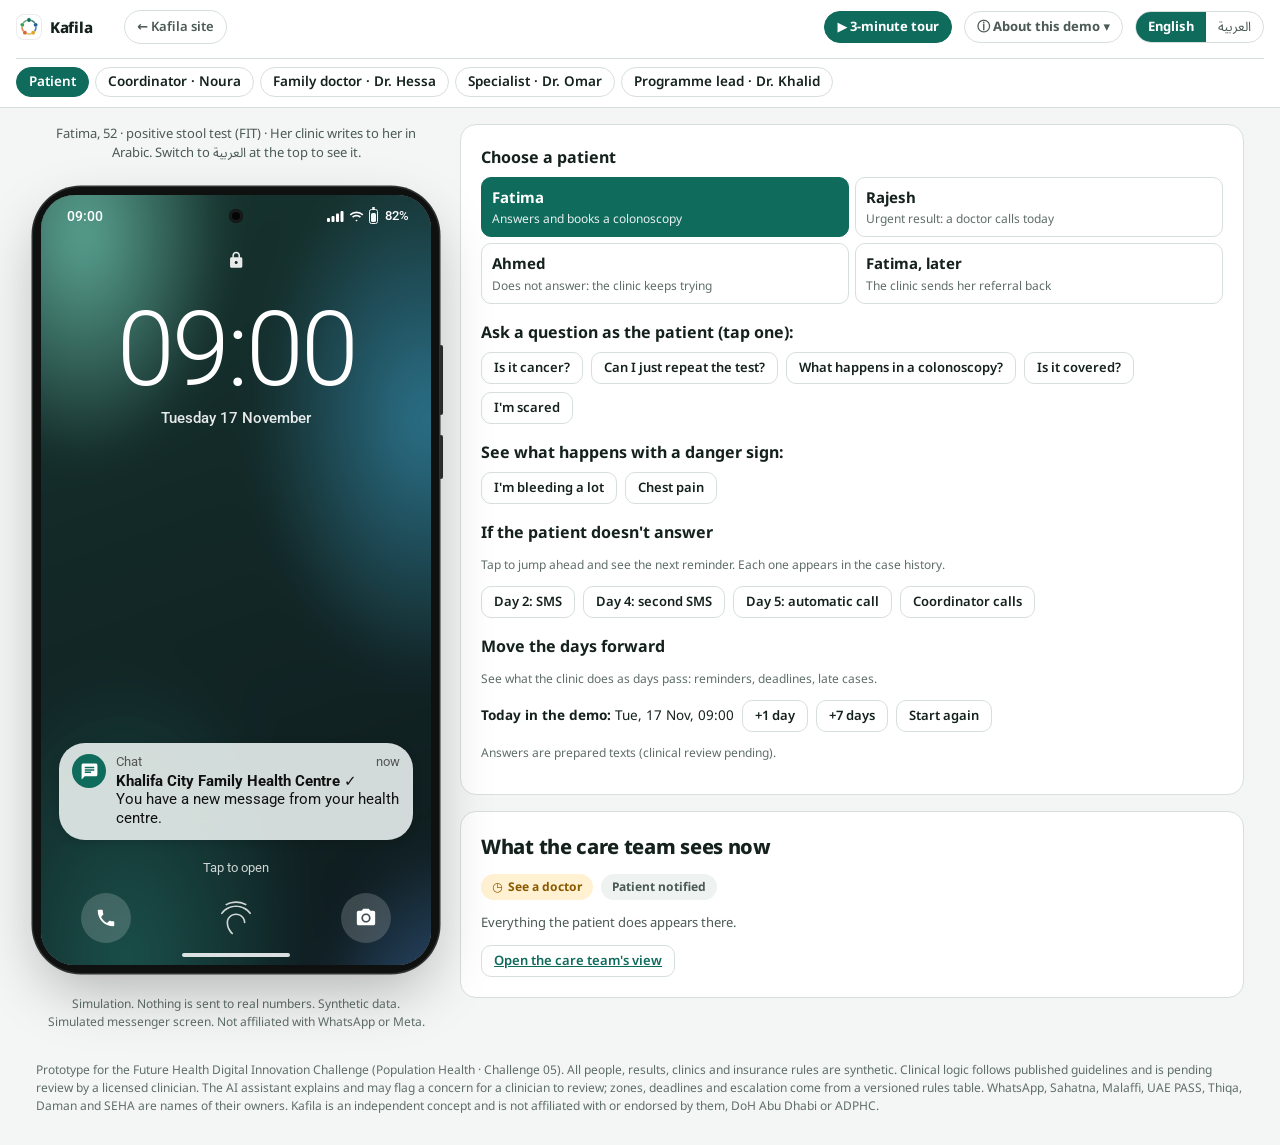
==== commit 52c518d7: "Prototype v44: 7-step tour with Finish, one language switch, 4 patients, booking button under the re" ====
--- a/prototype/index.html
+++ b/prototype/index.html
@@ -11,8 +11,8 @@
 <link rel="manifest" href="manifest.webmanifest">
 <link rel="preconnect" href="https://fonts.googleapis.com">
 <link href="https://fonts.googleapis.com/css2?family=Inter:wght@400;600;700;800&family=Roboto:wght@300;400;500;700&family=Noto+Sans+Arabic:wght@400;600;700;800&display=swap" rel="stylesheet">
-<link rel="stylesheet" href="css/app.css?v=43">
-<link rel="stylesheet" href="css/tokens.css?v=43">
+<link rel="stylesheet" href="css/app.css?v=44">
+<link rel="stylesheet" href="css/tokens.css?v=44">
 </head>
 <body>
 <header class="top">
@@ -22,6 +22,7 @@
   <span class="demo-pill">Prototype · synthetic data</span>
   <button id="tourBtn" class="demo-btn primary-btn" aria-pressed="false" title="Open the 3-minute tour">▶ 3-minute tour</button>
   <span class="pick-wrap"><button id="aboutBtn" class="demo-btn" title="How the demo works and the AI safety test" aria-haspopup="true" aria-expanded="false">ⓘ About<span class="hide-sm"> this demo</span> ▾</button></span>
+  <span class="p-lang lang-sw" role="group" aria-label="Language of the patient phone and the tour"><button data-glang="en" aria-pressed="true">English</button><button data-glang="ar" lang="ar" aria-pressed="false">العربية</button></span>
   <nav id="people" class="people" aria-label="Whose screen"></nav>
 </header>
 <div class="ctrl" aria-label="Demo controls" hidden>
@@ -43,14 +44,14 @@
 </div>
 <main id="view"></main>
 <p class="foot">Prototype for the Future Health Digital Innovation Challenge (Population Health · Challenge 05). All people, results, clinics and insurance rules are synthetic. Clinical logic follows published guidelines and is pending review by a licensed clinician. The AI assistant explains and may flag a concern for a clinician to review; zones, deadlines and escalation come from a versioned rules table. WhatsApp, Sahatna, Malaffi, UAE PASS, Thiqa, Daman and SEHA are names of their owners. Kafila is an independent concept and is not affiliated with or endorsed by them, DoH Abu Dhabi or ADPHC.</p>
-<script src="js/config.js?v=43"></script>
-<script src="js/rules.js?v=43"></script>
-<script src="js/i18n.js?v=43"></script>
-<script src="js/store.js?v=43"></script>
-<script src="js/agent.js?v=43"></script>
-<script src="js/patient.js?v=43"></script>
-<script src="js/team.js?v=43"></script>
-<script src="js/tour.js?v=43"></script>
-<script src="js/app.js?v=43"></script>
+<script src="js/config.js?v=44"></script>
+<script src="js/rules.js?v=44"></script>
+<script src="js/i18n.js?v=44"></script>
+<script src="js/store.js?v=44"></script>
+<script src="js/agent.js?v=44"></script>
+<script src="js/patient.js?v=44"></script>
+<script src="js/team.js?v=44"></script>
+<script src="js/tour.js?v=44"></script>
+<script src="js/app.js?v=44"></script>
 </body>
 </html>
--- a/prototype/css/app.css
+++ b/prototype/css/app.css
@@ -629,4 +629,7 @@
 .phone.real.scr-app .ascroll > .sys, .phone.real.scr-app .ascroll > .qr { align-self: stretch; margin-inline: 0; }
 .phone.real.scr-app .ah b { white-space: nowrap; overflow: hidden; text-overflow: ellipsis; }
 .ctrl { display: none !important; }
-.site-link { margin-left: 12px; font-size: 13px; font-weight: 600; color: var(--ink-2, #3d4a46); text-decoration: none; border: 1px solid var(--line); border-radius: 999px; padding: 6px 12px; white-space: nowrap; } .site-link:hover { background: var(--surface-2); } @media (max-width: 520px) { .site-link { margin-left: 6px; padding: 5px 9px; font-size: 12px; } }
+.top .lang-sw button { padding: 0 12px; min-height: 30px; }
+@media (max-width: 600px) { .top .lang-sw button { padding: 0 8px; font-size: 12.5px; } }
+.site-link{margin-left:12px;font-size:13px;font-weight:600;color:var(--ink-2,#3d4a46);text-decoration:none;border:1px solid var(--line);border-radius:999px;padding:6px 12px;white-space:nowrap}.site-link:hover{background:var(--surface-2)}@media(max-width:520px){.site-link{margin-left:6px;padding:5px 9px;font-size:12px}}
+.res-acts { margin: 10px 0; display: flex; flex-direction: column; gap: 6px; } .res-acts .btn.block { margin: 0; }
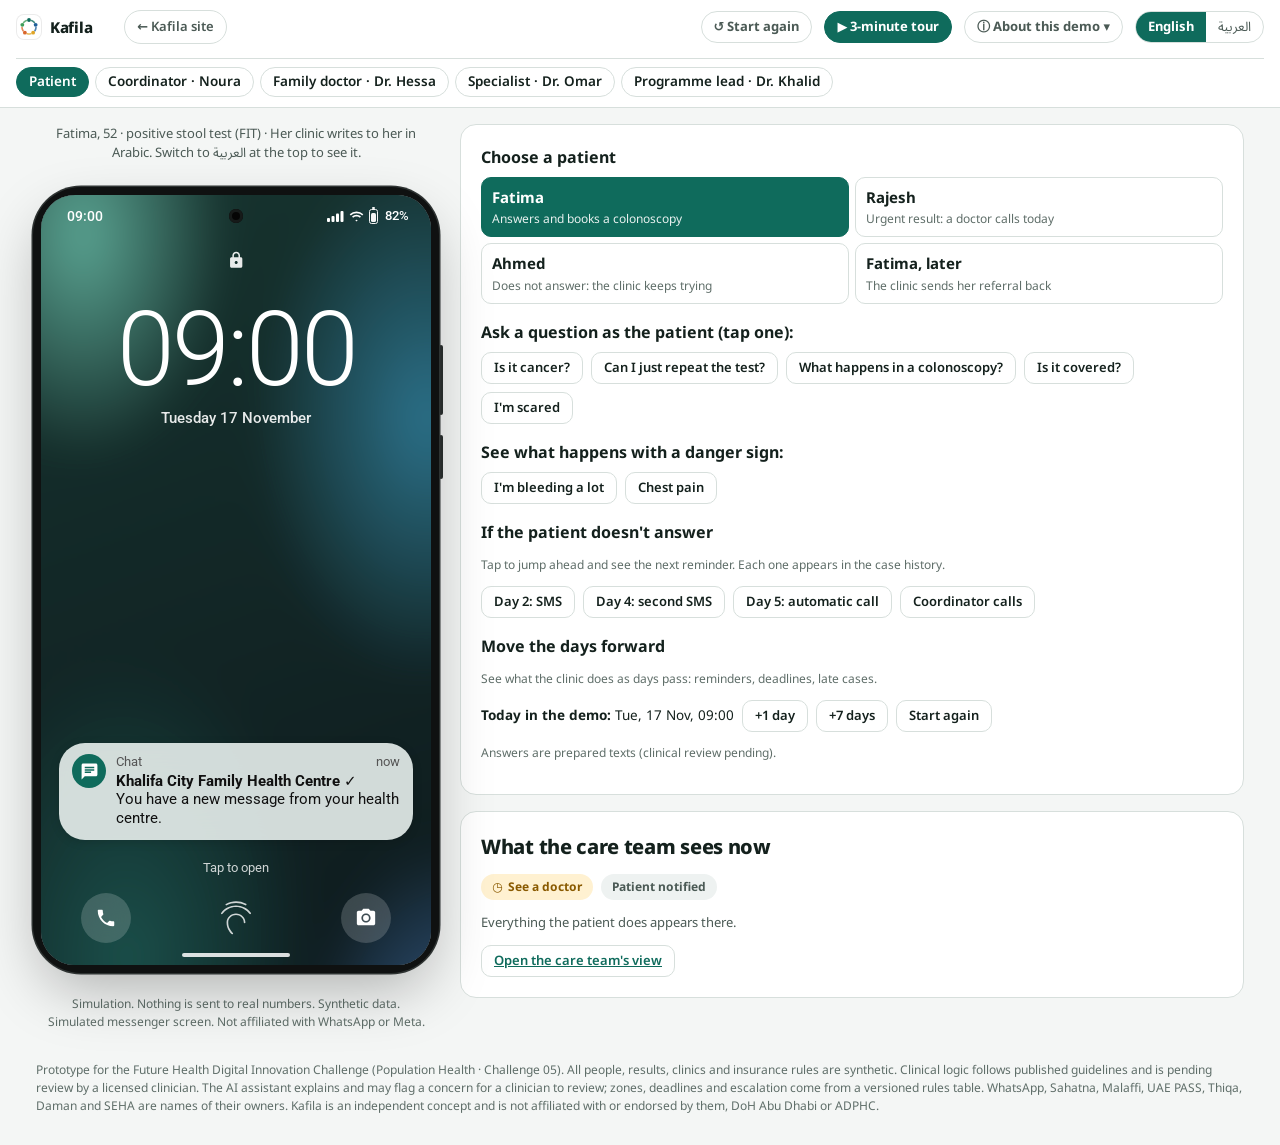
==== commit 3219470f: "Prototype v48: Start again in the top bar, male patients choose a male doctor, day buttons explain t" ====
--- a/prototype/index.html
+++ b/prototype/index.html
@@ -11,8 +11,8 @@
 <link rel="manifest" href="manifest.webmanifest">
 <link rel="preconnect" href="https://fonts.googleapis.com">
 <link href="https://fonts.googleapis.com/css2?family=Inter:wght@400;600;700;800&family=Roboto:wght@300;400;500;700&family=Noto+Sans+Arabic:wght@400;600;700;800&display=swap" rel="stylesheet">
-<link rel="stylesheet" href="css/app.css?v=44">
-<link rel="stylesheet" href="css/tokens.css?v=44">
+<link rel="stylesheet" href="css/app.css?v=48">
+<link rel="stylesheet" href="css/tokens.css?v=48">
 </head>
 <body>
 <header class="top">
@@ -20,6 +20,7 @@
   <a class="site-link" href="../" title="Back to the Kafila site">← Kafila site</a>
   <span class="sp"></span>
   <span class="demo-pill">Prototype · synthetic data</span>
+  <button class="demo-btn" data-dt="reset" title="Start the demo again from the beginning">↺ Start again</button>
   <button id="tourBtn" class="demo-btn primary-btn" aria-pressed="false" title="Open the 3-minute tour">▶ 3-minute tour</button>
   <span class="pick-wrap"><button id="aboutBtn" class="demo-btn" title="How the demo works and the AI safety test" aria-haspopup="true" aria-expanded="false">ⓘ About<span class="hide-sm"> this demo</span> ▾</button></span>
   <span class="p-lang lang-sw" role="group" aria-label="Language of the patient phone and the tour"><button data-glang="en" aria-pressed="true">English</button><button data-glang="ar" lang="ar" aria-pressed="false">العربية</button></span>
@@ -44,14 +45,14 @@
 </div>
 <main id="view"></main>
 <p class="foot">Prototype for the Future Health Digital Innovation Challenge (Population Health · Challenge 05). All people, results, clinics and insurance rules are synthetic. Clinical logic follows published guidelines and is pending review by a licensed clinician. The AI assistant explains and may flag a concern for a clinician to review; zones, deadlines and escalation come from a versioned rules table. WhatsApp, Sahatna, Malaffi, UAE PASS, Thiqa, Daman and SEHA are names of their owners. Kafila is an independent concept and is not affiliated with or endorsed by them, DoH Abu Dhabi or ADPHC.</p>
-<script src="js/config.js?v=44"></script>
-<script src="js/rules.js?v=44"></script>
-<script src="js/i18n.js?v=44"></script>
-<script src="js/store.js?v=44"></script>
-<script src="js/agent.js?v=44"></script>
-<script src="js/patient.js?v=44"></script>
-<script src="js/team.js?v=44"></script>
-<script src="js/tour.js?v=44"></script>
-<script src="js/app.js?v=44"></script>
+<script src="js/config.js?v=48"></script>
+<script src="js/rules.js?v=48"></script>
+<script src="js/i18n.js?v=48"></script>
+<script src="js/store.js?v=48"></script>
+<script src="js/agent.js?v=48"></script>
+<script src="js/patient.js?v=48"></script>
+<script src="js/team.js?v=48"></script>
+<script src="js/tour.js?v=48"></script>
+<script src="js/app.js?v=48"></script>
 </body>
 </html>
--- a/prototype/css/app.css
+++ b/prototype/css/app.css
@@ -633,3 +633,21 @@
 @media (max-width: 600px) { .top .lang-sw button { padding: 0 8px; font-size: 12.5px; } }
 .site-link{margin-left:12px;font-size:13px;font-weight:600;color:var(--ink-2,#3d4a46);text-decoration:none;border:1px solid var(--line);border-radius:999px;padding:6px 12px;white-space:nowrap}.site-link:hover{background:var(--surface-2)}@media(max-width:520px){.site-link{margin-left:6px;padding:5px 9px;font-size:12px}}
 .res-acts { margin: 10px 0; display: flex; flex-direction: column; gap: 6px; } .res-acts .btn.block { margin: 0; }
+/* v45: incoming call: clinic name on one or two balanced lines, caller line under it, buttons inside the frame. */
+.call .who { font-size: 20px; line-height: 1.25; font-weight: 700; text-wrap: balance; max-width: 92%; margin: 6px auto 0; }
+.call .c-meta { font-size: 13px; opacity: .75; margin-top: 4px; }
+.call .c-av { margin-top: 16px; width: 72px; height: 72px; }
+.overlay.call { padding-bottom: 44px; }
+.call .tr { font-size: 14px; line-height: 1.45; margin: 14px 8px 0; }
+.call .c-acts { display: flex; flex-direction: column; gap: 8px; margin: 14px 12px 0; }
+.phone .toast.in-phone { position: absolute; left: 14px; right: 14px; bottom: 88px; transform: none; inset-inline-start: 14px; z-index: 70; text-align: center; }
+.phone { position: relative; }
+
+/* v47: "What happens next": one action and one "What is…? ▾" line per step (Anna, 20 Nov) */
+.steps li > .st-x { grid-column: 2; margin-top: -2px; }
+.steps .st-a { min-height: 32px; padding: 0; font-weight: 700; font-size: 14px; }
+.steps .gl-q { display: block; font: inherit; font-size: 13.5px; color: var(--brand); background: none; border: 0; padding: 4px 0; min-height: 32px; cursor: pointer; text-align: start; touch-action: manipulation; }
+.steps .gl-q:focus-visible { outline: 2px solid var(--brand); outline-offset: 2px; }
+.steps .gl-box { margin: 2px 0 4px; padding: 8px 10px; border-radius: 10px; background: var(--brand-soft); color: var(--ink); }
+
+.dt-note { margin: 6px 0 0; padding: 8px 10px; border-radius: 8px; background: #e7f3ef; color: #134e40; font-size: 13px; }
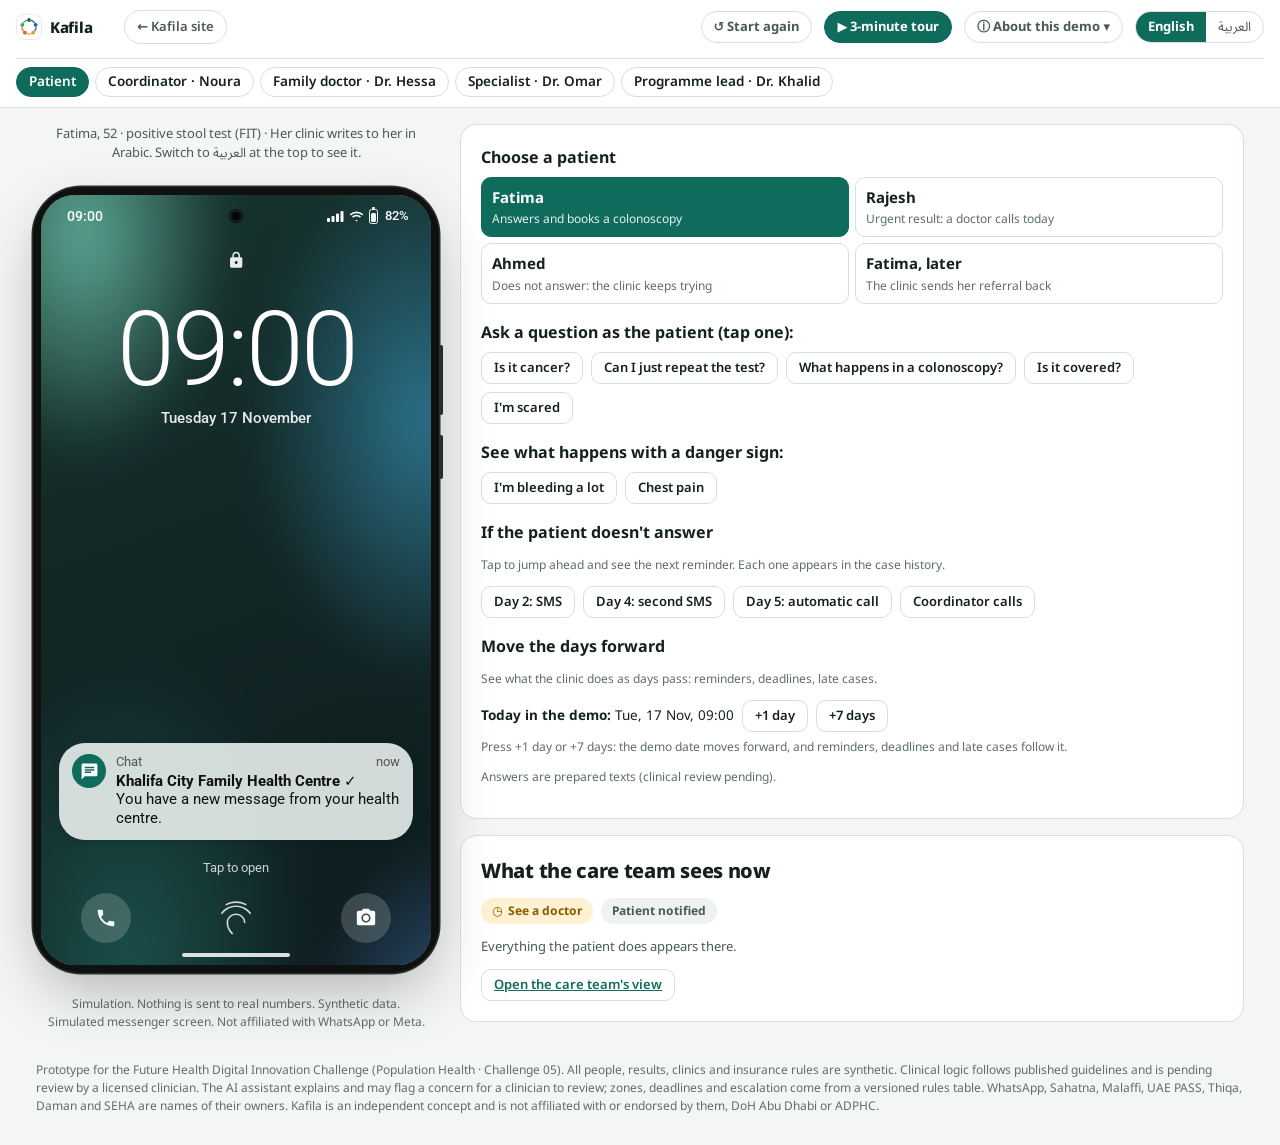
==== commit d5be6111: "Prototype v49: Start again only in the top bar, day buttons explain themselves permanently Co-Author" ====
--- a/prototype/index.html
+++ b/prototype/index.html
@@ -11,8 +11,8 @@
 <link rel="manifest" href="manifest.webmanifest">
 <link rel="preconnect" href="https://fonts.googleapis.com">
 <link href="https://fonts.googleapis.com/css2?family=Inter:wght@400;600;700;800&family=Roboto:wght@300;400;500;700&family=Noto+Sans+Arabic:wght@400;600;700;800&display=swap" rel="stylesheet">
-<link rel="stylesheet" href="css/app.css?v=48">
-<link rel="stylesheet" href="css/tokens.css?v=48">
+<link rel="stylesheet" href="css/app.css?v=49">
+<link rel="stylesheet" href="css/tokens.css?v=49">
 </head>
 <body>
 <header class="top">
@@ -45,14 +45,14 @@
 </div>
 <main id="view"></main>
 <p class="foot">Prototype for the Future Health Digital Innovation Challenge (Population Health · Challenge 05). All people, results, clinics and insurance rules are synthetic. Clinical logic follows published guidelines and is pending review by a licensed clinician. The AI assistant explains and may flag a concern for a clinician to review; zones, deadlines and escalation come from a versioned rules table. WhatsApp, Sahatna, Malaffi, UAE PASS, Thiqa, Daman and SEHA are names of their owners. Kafila is an independent concept and is not affiliated with or endorsed by them, DoH Abu Dhabi or ADPHC.</p>
-<script src="js/config.js?v=48"></script>
-<script src="js/rules.js?v=48"></script>
-<script src="js/i18n.js?v=48"></script>
-<script src="js/store.js?v=48"></script>
-<script src="js/agent.js?v=48"></script>
-<script src="js/patient.js?v=48"></script>
-<script src="js/team.js?v=48"></script>
-<script src="js/tour.js?v=48"></script>
-<script src="js/app.js?v=48"></script>
+<script src="js/config.js?v=49"></script>
+<script src="js/rules.js?v=49"></script>
+<script src="js/i18n.js?v=49"></script>
+<script src="js/store.js?v=49"></script>
+<script src="js/agent.js?v=49"></script>
+<script src="js/patient.js?v=49"></script>
+<script src="js/team.js?v=49"></script>
+<script src="js/tour.js?v=49"></script>
+<script src="js/app.js?v=49"></script>
 </body>
 </html>
